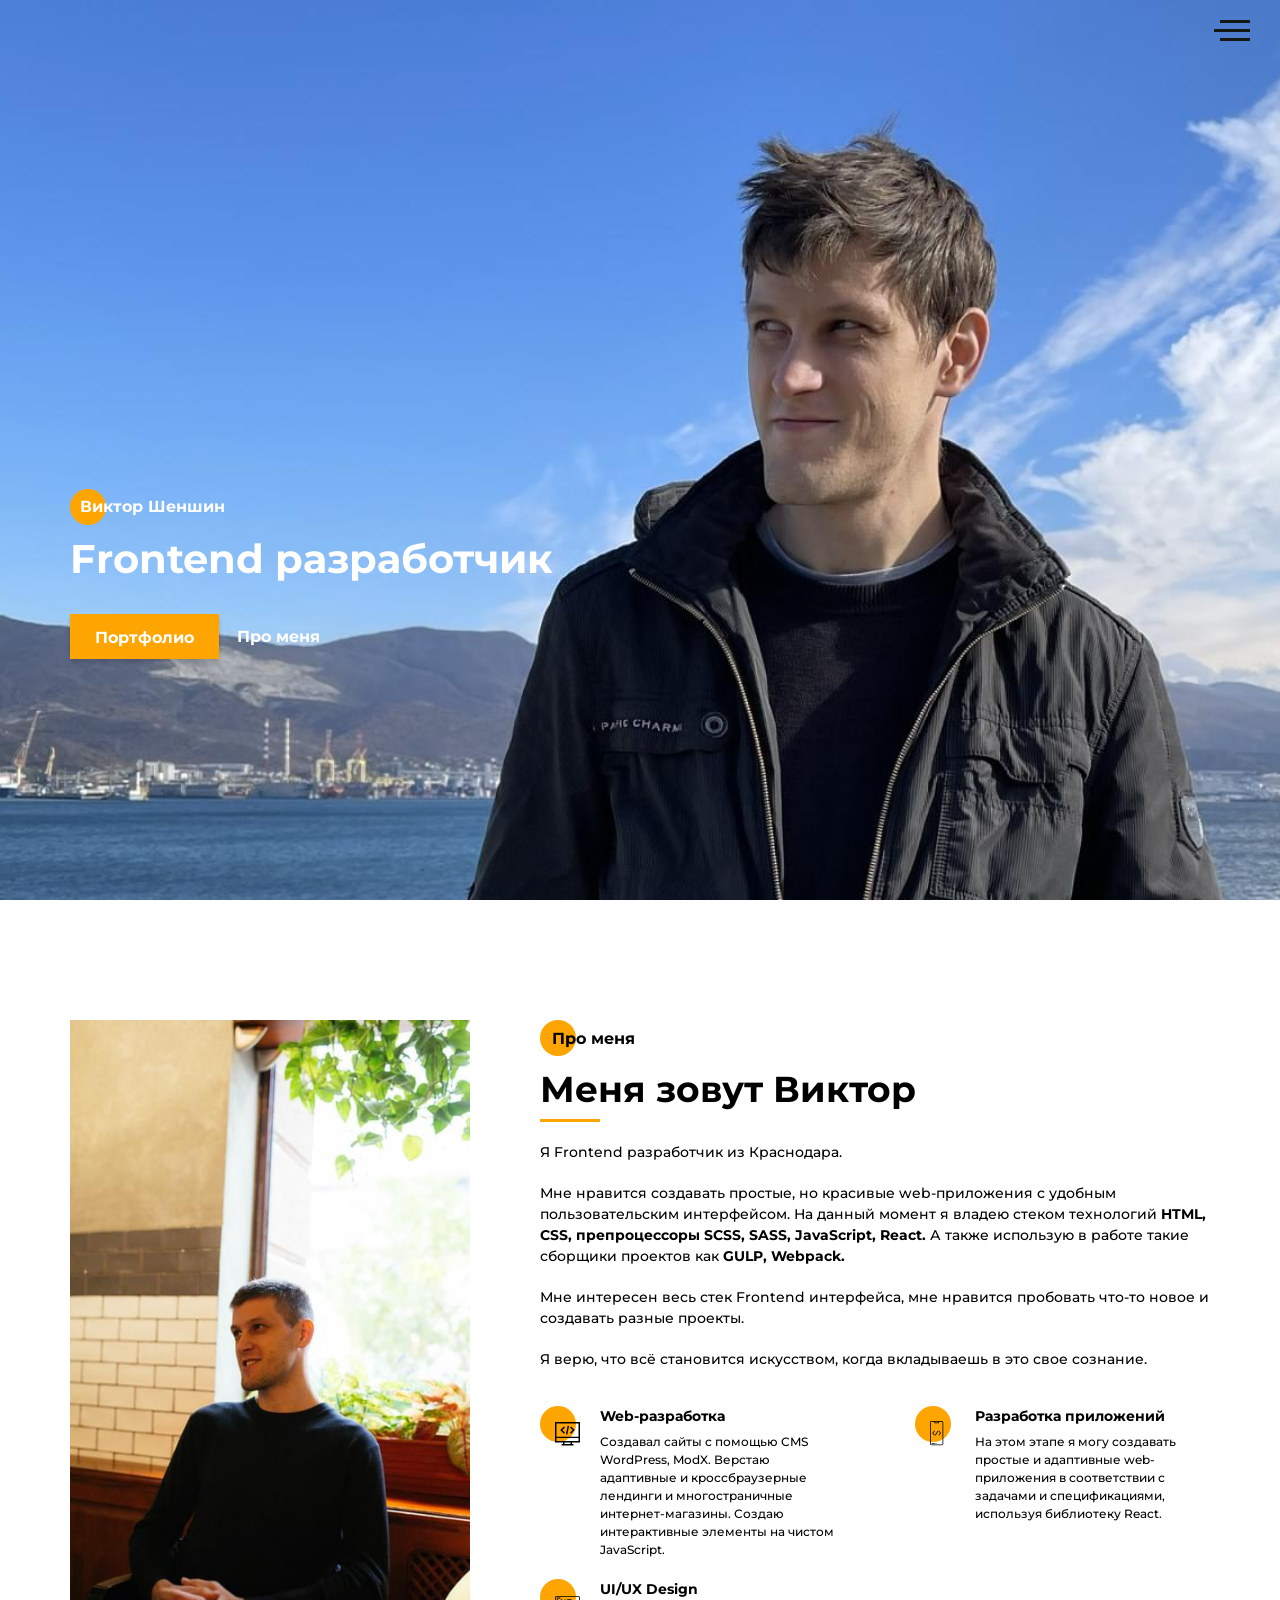
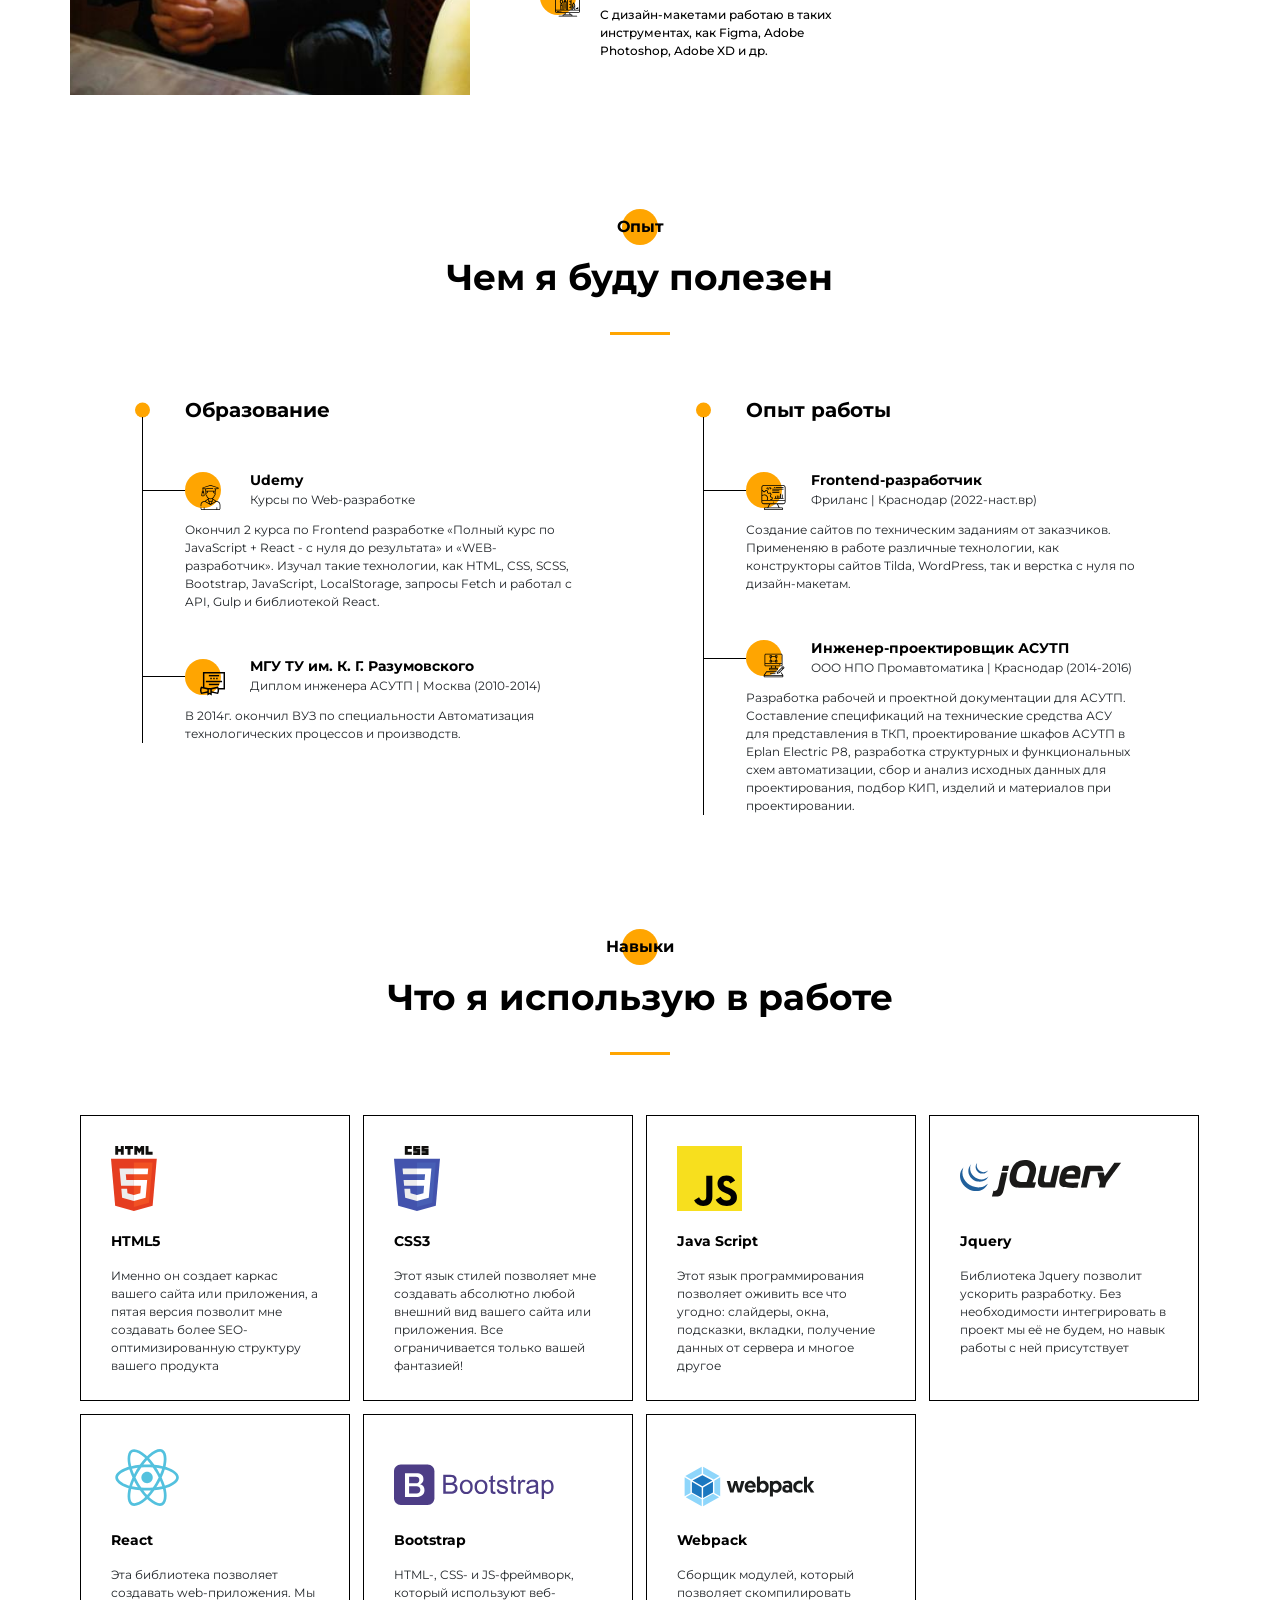
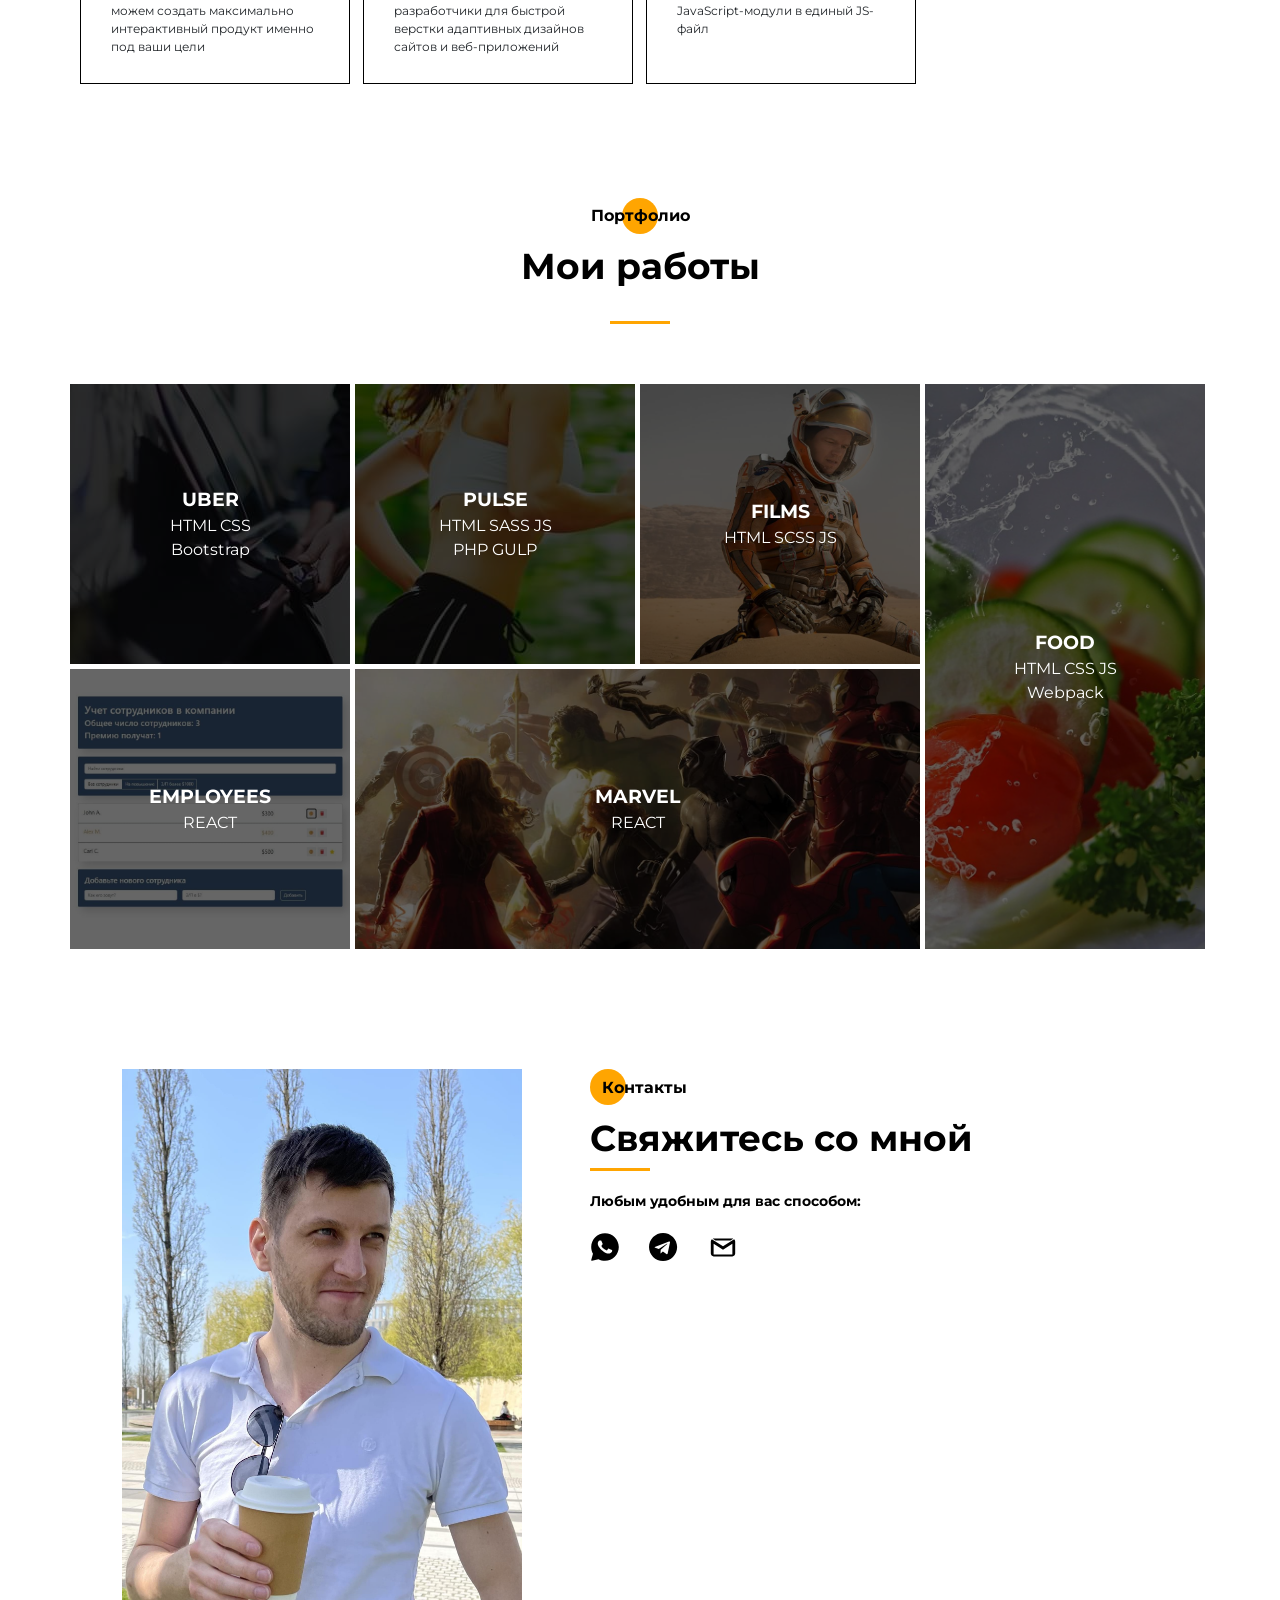
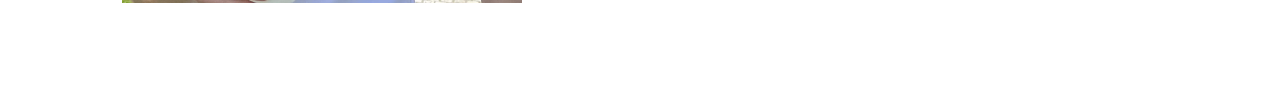
==== dist/index.html @ f2595fec "Portfolio done" ====
<!DOCTYPE html><html lang="ru"><head><meta charset="UTF-8"><meta name="viewport" content="width=device-width,initial-scale=1"><meta http-equiv="X-UA-Compatible" content="ie=edge"><title>Портфолио Frontend developer Виктор Шеншин</title><meta name="title" content="Портфолио Frontend developer Виктор Шеншин"><meta name="description" content="Здесь вы сможете ознакомиться с моими работами и узнать больше обо мне"><!-- Open Graph / Facebook --><meta property="og:type" content="website"><meta property="og:url" content="https://vgshenshin.github.io/"><meta property="og:title" content="Портфолио Frontend developer Виктор Шеншин"><meta property="og:description" content="Здесь вы сможете ознакомиться с моими работами и узнать больше обо мне"><meta property="og:image" content="https://vgshenshin.github.io/img/portfolio_img.jpg"><!-- Twitter --><meta property="twitter:card" content="summary_large_image"><meta property="twitter:url" content="https://vgshenshin.github.io/"><meta property="twitter:title" content="Портфолио Frontend developer Виктор Шеншин"><meta property="twitter:description" content="Здесь вы сможете ознакомиться с моими работами и узнать больше обо мне"><meta property="twitter:image" content="https://vgshenshin.github.io/img/portfolio_img.jpg"><!-- Favicon  --><link rel="apple-touch-icon" sizes="57x57" href="icons/favicon//apple-icon-57x57.png"><link rel="apple-touch-icon" sizes="60x60" href="icons/favicon//apple-icon-60x60.png"><link rel="apple-touch-icon" sizes="72x72" href="icons/favicon//apple-icon-72x72.png"><link rel="apple-touch-icon" sizes="76x76" href="icons/favicon//apple-icon-76x76.png"><link rel="apple-touch-icon" sizes="114x114" href="icons/favicon//apple-icon-114x114.png"><link rel="apple-touch-icon" sizes="120x120" href="icons/favicon//apple-icon-120x120.png"><link rel="apple-touch-icon" sizes="144x144" href="icons/favicon//apple-icon-144x144.png"><link rel="apple-touch-icon" sizes="152x152" href="icons/favicon//apple-icon-152x152.png"><link rel="apple-touch-icon" sizes="180x180" href="icons/favicon//apple-icon-180x180.png"><link rel="icon" type="image/png" sizes="192x192" href="icons/favicon//android-icon-192x192.png"><link rel="icon" type="image/png" sizes="32x32" href="icons/favicon//favicon-32x32.png"><link rel="icon" type="image/png" sizes="96x96" href="icons/favicon//favicon-96x96.png"><link rel="icon" type="image/png" sizes="16x16" href="icons/favicon//favicon-16x16.png"><link rel="manifest" href="icons/favicon//manifest.json"><meta name="msapplication-TileColor" content="#ffffff"><meta name="msapplication-TileImage" content="icons/favicon//ms-icon-144x144.png"><meta name="theme-color" content="#ffffff"><link rel="stylesheet" href="css/style.min.css"></head><body><aside class="sidepanel"><a href="https://wa.me/+79531161920" class="sidepanel__link"><img src="icons/social/whatsapp_str.svg" alt="whatsapp"> </a><a href="https://t.me/about_viktor" class="sidepanel__link"><img src="icons/social/telegram_str.svg" alt="telegram"> </a><a href="https://github.com/vgshenshin" class="sidepanel__link"><img src="icons/social/github.svg" alt="github"></a><div class="sidepanel__divider"></div><div class="sidepanel__text"><span>Контакты</span></div></aside><div class="menu"><div class="menu__block"><div class="menu__close"><svg width="29" height="30" viewBox="0 0 29 30" fill="none" xmlns="http://www.w3.org/2000/svg"><path d="M17.1568 14.5231L28.4489 3.23075C29.1837 2.49623 29.1837 1.30861 28.4489 0.574085C27.7144 -0.160437 26.5267 -0.160437 25.7922 0.574085L14.4998 11.8665L3.20781 0.574085C2.47295 -0.160437 1.28567 -0.160437 0.551149 0.574085C-0.183716 1.30861 -0.183716 2.49623 0.551149 3.23075L11.8432 14.5231L0.551149 25.8155C-0.183716 26.55 -0.183716 27.7376 0.551149 28.4721C0.917206 28.8385 1.39852 29.0226 1.87948 29.0226C2.36045 29.0226 2.84141 28.8385 3.20781 28.4721L14.4998 17.1798L25.7922 28.4721C26.1586 28.8385 26.6396 29.0226 27.1205 29.0226C27.6015 29.0226 28.0825 28.8385 28.4489 28.4721C29.1837 27.7376 29.1837 26.55 28.4489 25.8155L17.1568 14.5231Z" fill="black"/></svg></div><nav><ul class="menu__list"><li class="menu__link"><a href="#about">ПРО МЕНЯ</a></li><li class="menu__link"><a href="#resume">МОЙ ОПЫТ</a></li><li class="menu__link"><a href="#use">МОИ НАВЫКИ</a></li><li class="menu__link"><a href="#portfolio">МОИ РАБОТЫ</a></li><!-- <li class="menu__link"><a href="#">ПРАЙС-ЛИСТ</a></li> --><li class="menu__link"><a href="#contacts">КОНТАКТЫ</a></li></ul></nav><div class="menu__social"><a href="https://github.com/vgshenshin"><svg width="20" height="19" viewBox="0 0 20 19" fill="none" xmlns="http://www.w3.org/2000/svg"><path d="M10 0C4.475 0 0 4.36167 0 9.74107C0 14.0457 2.865 17.6962 6.8375 18.9832C7.3375 19.0749 7.52083 18.7734 7.52083 18.5148C7.52083 18.2835 7.5125 17.6706 7.50833 16.8585C4.72667 17.4459 4.14 15.5517 4.14 15.5517C3.685 14.4274 3.0275 14.1267 3.0275 14.1267C2.12167 13.5228 3.0975 13.5352 3.0975 13.5352C4.10167 13.603 4.62917 14.5389 4.62917 14.5389C5.52083 16.0283 6.97 15.5979 7.54167 15.3493C7.63167 14.719 7.88917 14.2903 8.175 14.0466C5.95417 13.8029 3.62 12.9652 3.62 9.23304C3.62 8.16988 4.0075 7.30085 4.64917 6.61934C4.53667 6.37317 4.19917 5.3827 4.73667 4.04116C4.73667 4.04116 5.57417 3.78012 7.48667 5.03988C8.28667 4.82345 9.13667 4.71606 9.98667 4.7111C10.8367 4.71606 11.6867 4.82345 12.4867 5.03988C14.3867 3.78012 15.2242 4.04116 15.2242 4.04116C15.7617 5.3827 15.4242 6.37317 15.3242 6.61934C15.9617 7.30085 16.3492 8.16988 16.3492 9.23304C16.3492 12.9752 14.0117 13.7987 11.7867 14.0383C12.1367 14.3307 12.4617 14.928 12.4617 15.8408C12.4617 17.1444 12.4492 18.1918 12.4492 18.5082C12.4492 18.7635 12.6242 19.0683 13.1367 18.9708C17.1375 17.692 20 14.0391 20 9.74107C20 4.36167 15.5225 0 10 0Z" fill="black"/></svg> </a><a href="https://t.me/about_viktor"><svg width="20" height="20" viewBox="0 0 30 30" fill="none" xmlns="http://www.w3.org/2000/svg"><path d="M15 30C23.2863 30 30 23.2863 30 15C30 6.71375 23.2863 0 15 0C6.71375 0 0 6.71375 0 15C0 23.2863 6.71375 30 15 30ZM6.86375 14.675L21.3263 9.09875C21.9975 8.85625 22.5837 9.2625 22.3662 10.2775L22.3675 10.2762L19.905 21.8775C19.7225 22.7 19.2337 22.9 18.55 22.5125L14.8 19.7487L12.9912 21.4913C12.7912 21.6913 12.6225 21.86 12.235 21.86L12.5013 18.0438L19.4513 11.765C19.7537 11.4987 19.3837 11.3488 18.985 11.6138L10.3963 17.0212L6.69375 15.8663C5.89 15.6112 5.8725 15.0625 6.86375 14.675Z" fill="black"/></svg> </a><a href="mailto:vg.shenshin@gmail.com"> <?xml version="1.0" encoding="iso-8859-1"?> <!-- Generator: Adobe Illustrator 21.0.0, SVG Export Plug-In . SVG Version: 6.00 Build 0)  --> <svg fill="black" xmlns="http://www.w3.org/2000/svg" xmlns:xlink="http://www.w3.org/1999/xlink" viewBox="0 0 30 30" width="26px" height="26px"><g><path d="M8.039,9.031h15.922l2.914-1.855C26.597,7.091,26.307,7.031,26,7.031H6c-0.307,0-0.597,0.06-0.875,0.145L8.039,9.031z"/><path d="M27.887,7.718L16,15.283L4.113,7.718C3.439,8.269,3,9.096,3,10.031v13c0,1.654,1.346,3,3,3h20c1.654,0,3-1.346,3-3v-13C29,9.096,28.561,8.269,27.887,7.718z M26,24.031H6V12.446l10,6.364l10-6.364V24.031z"/></g></svg></a></div></div><div class="menu__overlay"></div></div><section class="promo"><div class="hamburger"><span></span> <span class="long"></span> <span></span></div><div class="container"><div class="bottom"><div class="title title_fz16 promo__subtitle">Виктор Шеншин</div><h1 class="title title_fz40 promo__title">Frontend разработчик</h1><div class="promo__btns"><a href="#portfolio" class="promo__link btn">Портфолио</a> <a href="#about" class="promo__link">Про меня</a></div></div></div></section><section class="about"><div class="container"><div class="grid-container"><div class="grid-item"><img src="img/main_bg_photo.jpg" alt="me" class="grid-item__img"></div><div class="grid-item"><div class="subgrid-container"><div class="subgrid-item"><h2 id="about" class="title title_fz16 about__subtitle">Про меня</h2><div class="title">Меня зовут Виктор</div><div class="divider"></div><p class="about__descr">Я Frontend разработчик из Краснодара.</p><p class="about__descr">Мне нравится создавать простые, но красивые web-приложения с удобным пользовательским интерфейсом. На данный момент я владею стеком технологий <span>HTML, CSS, препроцессоры SCSS, SASS, JavaScript, React.</span> А также использую в работе такие сборщики проектов как <span>GULP, Webpack.</span></p><p class="about__descr">Мне интересен весь стек Frontend интерфейса, мне нравится пробовать что-то новое и создавать разные проекты.</p><p class="about__descr">Я верю, что всё становится искусством, когда вкладываешь в это свое сознание.</p></div><div class="subgrid-item"><div class="about__circle"><img src="icons/about_me/web_development.svg" alt="web_development"></div><div class="title title_fz14 about__skills-title">Web-разработка</div><div class="about__skills-descr">Создавал сайты с помощью CMS WordPress, ModX. Верстаю адаптивные и кроссбраузерные лендинги и многостраничные интернет-магазины. Создаю интерактивные элементы на чистом JavaScript.</div></div><div class="subgrid-item"><div class="about__circle"><img src="icons/about_me/mobile_dev.svg" alt="mobile_dev"></div><div class="title title_fz14 about__skills-title">Разработка приложений</div><div class="about__skills-descr">На этом этапе я могу создавать простые и адаптивные web-приложения в соответствии с задачами и спецификациями, используя библиотеку React.</div></div><div class="subgrid-item"><div class="about__circle"><img src="icons/about_me/design.svg" alt="design"></div><div class="title title_fz14 about__skills-title">UI/UX Design</div><div class="about__skills-descr">С дизайн-макетами работаю в таких инструментах, как Figma, Adobe Photoshop, Adobe XD и др.</div></div></div></div></div></div></section><section class="resume"><div class="container"><h2 id="resume" class="title title_fz16 title__section-title">Опыт</h2><div class="title title__section-subtitle">Чем я буду полезен</div><div class="divider"></div><div class="resume__wrapper"><div class="resume__column"><h3 class="title title_fz20 resume__column-title">Образование</h3><ul><li><div class="resume__item"><div class="resume__item-head"><div class="resume__item-icon"><img src="icons/experience/university.svg" alt="university"></div><h4 class="title title_fz14">Udemy</h4><div class="resume__item-location">Курсы по Web-разработке</div></div><div class="resume__item-body">Окончил 2 курса по Frontend разработке «Полный курс по JavaScript + React - с нуля до результата» и «WEB-разработчик». Изучал такие технологии, как HTML, CSS, SCSS, Bootstrap, JavaScript, LocalStorage, запросы Fetch и работал с API, Gulp и библиотекой React.</div></div></li><li><div class="resume__item"><div class="resume__item-head"><div class="resume__item-icon"><img src="icons/experience/courses.svg" alt="courses"></div><h4 class="title title_fz14">МГУ ТУ им. К. Г. Разумовского</h4><div class="resume__item-location">Диплом инженера АСУТП | Москва (2010-2014)</div></div><div class="resume__item-body">В 2014г. окончил ВУЗ по специальности Автоматизация технологических процессов и производств.</div></div></li></ul></div><div class="resume__column"><h3 class="title title_fz20 resume__column-title">Опыт работы</h3><ul><li><div class="resume__item"><div class="resume__item-head"><div class="resume__item-icon"><img src="icons/experience/developer.svg" alt="developer"></div><h4 class="title title_fz14">Frontend-разработчик</h4><div class="resume__item-location">Фриланс | Краснодар (2022-наст.вр)</div></div><div class="resume__item-body">Создание сайтов по техническим заданиям от заказчиков. Примененяю в работе различные технологии, как конструкторы сайтов Tilda, WordPress, так и верстка с нуля по дизайн-макетам.</div></div></li><li><div class="resume__item"><div class="resume__item-head"><div class="resume__item-icon"><img src="icons/experience/designer.svg" alt="designer"></div><h4 class="title title_fz14">Инженер-проектировщик АСУТП</h4><div class="resume__item-location">ООО НПО Промавтоматика | Краснодар (2014-2016)</div></div><div class="resume__item-body">Разработка рабочей и проектной документации для АСУТП. Составление спецификаций на технические средства АСУ для представления в ТКП, проектирование шкафов АСУТП в Eplan Electric P8, разработка структурных и функциональных схем автоматизации, сбор и анализ исходных данных для проектирования, подбор КИП, изделий и материалов при проектировании.</div></div></li></ul></div></div></div></section><section class="use"><div class="container"><h2 id="use" class="title title_fz16 title__section-title">Навыки</h2><div class="title title__section-subtitle">Что я использую в работе</div><div class="divider"></div><div class="use__wrapper"><div class="use__item"><div class="use__item-img"><img src="icons/skills/html5.svg" alt="html5"></div><h4 class="title title_fz14 use__item-title">HTML5</h4><p class="use__item-descr">Именно он создает каркас вашего сайта или приложения, а пятая версия позволит мне создавать более SEO-оптимизированную структуру вашего продукта</p></div><div class="use__item"><div class="use__item-img"><img src="icons/skills/css3.svg" alt="css3"></div><h4 class="title title_fz14 use__item-title">CSS3</h4><p class="use__item-descr">Этот язык стилей позволяет мне создавать абсолютно любой внешний вид вашего сайта или приложения. Все ограничивается только вашей фантазией!</p></div><div class="use__item"><div class="use__item-img"><img src="icons/skills/js.svg" alt="javascript"></div><h4 class="title title_fz14 use__item-title">Java Script</h4><p class="use__item-descr">Этот язык программирования позволяет оживить все что угодно: слайдеры, окна, подсказки, вкладки, получение данных от сервера и многое другое</p></div><div class="use__item"><div class="use__item-img"><img src="icons/skills/jquery.svg" alt="jquery"></div><h4 class="title title_fz14 use__item-title">Jquery</h4><p class="use__item-descr">Библиотека Jquery позволит ускорить разработку. Без необходимости интегрировать в проект мы её не будем, но навык работы с ней присутствует</p></div><div class="use__item"><div class="use__item-img"><img src="icons/skills/react.svg" alt="react"></div><h4 class="title title_fz14 use__item-title">React</h4><p class="use__item-descr">Эта библиотека позволяет создавать web-приложения. Мы можем создать максимально интерактивный продукт именно под ваши цели</p></div><div class="use__item"><div class="use__item-img"><img src="icons/skills/bootstrap.svg" alt="bootstrap"></div><h4 class="title title_fz14 use__item-title">Bootstrap</h4><p class="use__item-descr">HTML-, CSS- и JS-фреймворк, который используют веб-разработчики для быстрой верстки адаптивных дизайнов сайтов и веб-приложений</p></div><div class="use__item"><div class="use__item-img"><img src="icons/skills/webpack.svg" alt="mongo.db"></div><h4 class="title title_fz14 use__item-title">Webpack</h4><p class="use__item-descr">Сборщик модулей, который позволяет скомпилировать JavaScript-модули в единый JS-файл</p></div></div><div class="use__wrapper-exp d-none"><div class="use__item-exp"><div class="title title_fz14 use__title-exp">Создание сайтов</div><div class="title title_fz14 use__percent-exp">100%</div><div class="use__scale-exp"><span></span></div></div><div class="use__item-exp"><div class="title title_fz14 use__title-exp">Создание приложений</div><div class="title title_fz14 use__percent-exp">85%</div><div class="use__scale-exp"><span></span></div></div><div class="use__item-exp"><div class="title title_fz14 use__title-exp">Работа с данными</div><div class="title title_fz14 use__percent-exp">90%</div><div class="use__scale-exp"><span></span></div></div><div class="use__item-exp"><div class="title title_fz14 use__title-exp">Креативность</div><div class="title title_fz14 use__percent-exp">75%</div><div class="use__scale-exp"><span></span></div></div><div class="use__item-exp"><div class="title title_fz14 use__title-exp">Создание дизайна</div><div class="title title_fz14 use__percent-exp">90%</div><div class="use__scale-exp"><span></span></div></div><div class="use__item-exp"><div class="title title_fz14 use__title-exp">Soft skills</div><div class="title title_fz14 use__percent-exp">85%</div><div class="use__scale-exp"><span></span></div></div></div></div></section><section class="portfolio"><div class="container"><h2 id="portfolio" class="title title_fz16 title__section-title">Портфолио</h2><div class="title title__section-subtitle">Мои работы</div><div class="divider"></div><div class="portfolio__wrapper"><a href="https://vgshenshin.github.io/uber" class="portfolio__item"><img src="img/works/uber.jpg" alt="uber"><div class="portfolio__item-text"><h3>UBER</h3><p>HTML CSS Bootstrap</p></div></a><a href="https://vgshenshin.github.io/pulse" class="portfolio__item"><img src="img/works/pulse.jpg" alt="pulse"><div class="portfolio__item-text"><h3>PULSE</h3><p>HTML SASS JS PHP GULP</p></div></a><a href="https://vgshenshin.github.io/films" class="portfolio__item"><img src="img/works/films.jpg" alt="films"><div class="portfolio__item-text"><h3>FILMS</h3><p>HTML SCSS JS</p></div></a><a href="https://vgshenshin.github.io/food" class="portfolio__item vertical"><img src="img/works/food.jpg" alt="food"><div class="portfolio__item-text"><h3>FOOD</h3><p>HTML CSS JS Webpack</p></div></a><a href="https://employees-react-two.vercel.app" class="portfolio__item"><img src="img/works/employees.jpg" alt="employees"><div class="portfolio__item-text"><h3>EMPLOYEES</h3><p>REACT</p></div></a><a href="https://marvel-react-vgshenshin.vercel.app" class="portfolio__item horizontal"><img src="img/works/marvel.jpg" alt="marvel"><div class="portfolio__item-text"><h3>MARVEL</h3><p>REACT</p></div></a></div></div></section><section class="price d-none"><div class="container"><h2 class="title title_fz16 title__section-title">Прайс-лист</h2><div class="divider"></div><div class="price__wrapper"><div class="price__item"><div class="title title_fz14 price__product">Landing-page</div><div class="title title_fz14 price__value">от 8 000 руб.</div><div class="title_fz12 price__descr">Одностраничный сайт для презентации услуг/товаров/...</div></div><div class="price__item"><div class="title title_fz14 price__product">Web-приложение</div><div class="title title_fz14 price__value">от 28000 руб.</div><div class="title_fz12 price__descr">Приложение внутри браузера для лучшего комфорта</div></div><div class="price__item"><div class="title title_fz14 price__product">Корпоративный сайт</div><div class="title title_fz14 price__value">от 20000 руб.</div><div class="title_fz12 price__descr">Сайт для вашего бизнеса или компании</div></div><div class="price__item"><div class="title title_fz14 price__product">Android/IOS Приложение</div><div class="title title_fz14 price__value">от 25000 руб.</div><div class="title_fz12 price__descr">Приложение для смартфона любой ОС</div></div><div class="price__item"><div class="title title_fz14 price__product">Интернет-магазин</div><div class="title title_fz14 price__value">от 30000 руб.</div><div class="title_fz12 price__descr">Инструмент для ваших продаж в сети</div></div><div class="price__item"><div class="title title_fz14 price__product">Дизайн</div><div class="title title_fz14 price__value">Индивидуально</div><div class="title_fz12 price__descr">Создам дизайн для вашего сайта/приложения...</div></div></div></div></section><section class="contacts"><div class="container"><div class="contacts__wrapper"><div class="contacts__photo"><img src="img/contacts_photo.jpg" alt="me" class="contacts__img"></div><div class="contacts__descr"><h2 id="contacts" class="title title_fz16 contacts__subtitle">Контакты</h2><div class="title">Свяжитесь со мной</div><div class="divider"></div><div class="title title_fz14 contacts__text">Любым удобным для вас способом:</div><div class="contacts__social"><a href="https://wa.me/+79531161920" class="contacts__link"><img src="icons/social/whatsapp.svg" alt="whatsapp"> </a><a href="https://t.me/about_viktor" class="contacts__link"><img src="icons/social/telegram.svg" alt="telegram"> </a><a href="mailto:vg.shenshin@gmail.com" class="contacts__link"><img src="icons/social/gmail.svg" alt="gmail"></a></div><div class="title title_fz14 contacts__text d-none">Или оставьте ваши данные и я сам вам напишу:</div><form action="#" class="contacts__form d-none"><div class="contacts__input"><input required name="name" id="name" type="text"> <label for="name">Ваше имя</label></div><div class="contacts__input"><input required name="email" id="email" type="email"> <label for="email">Ваша почта</label></div><div class="contacts__textarea"><textarea name="text" id="text"></textarea> <label for="text">Ваше сообщение</label></div><div class="contacts__triggers"><button class="contacts__btn btn">Отправить сообщение</button><div class="contacts__policy"><input required type="checkbox" checked="checked"> <span>Я согласен(а) с <a href="/policy.html">политикой конфиденциальности</a></span></div></div></form></div></div></div></section><script src="js/script.js"></script></body></html>
---- dist/css/style.min.css ----
/*!
 * Bootstrap Reboot v4.3.1 (https://getbootstrap.com/)
 * Copyright 2011-2019 The Bootstrap Authors
 * Copyright 2011-2019 Twitter, Inc.
 * Licensed under MIT (https://github.com/twbs/bootstrap/blob/master/LICENSE)
 * Forked from Normalize.css, licensed MIT (https://github.com/necolas/normalize.css/blob/master/LICENSE.md)
 */@import url(https://fonts.googleapis.com/css2?family=Montserrat:wght@500;700&display=swap);*,::after,::before{box-sizing:border-box}html{font-family:sans-serif;line-height:1.15;-webkit-text-size-adjust:100%;-webkit-tap-highlight-color:rgba(0,0,0,0)}article,aside,figcaption,figure,footer,header,hgroup,main,nav,section{display:block}body{margin:0;font-family:-apple-system,BlinkMacSystemFont,"Segoe UI",Roboto,"Helvetica Neue",Arial,"Noto Sans",sans-serif,"Apple Color Emoji","Segoe UI Emoji","Segoe UI Symbol","Noto Color Emoji";font-size:1rem;font-weight:400;line-height:1.5;color:#212529;text-align:left;background-color:#fff}[tabindex="-1"]:focus{outline:0!important}hr{box-sizing:content-box;height:0;overflow:visible}h1,h2,h3,h4,h5,h6{margin-top:0;margin-bottom:.5rem}p{margin-top:0;margin-bottom:1rem}abbr[data-original-title],abbr[title]{text-decoration:underline;-webkit-text-decoration:underline dotted;text-decoration:underline dotted;cursor:help;border-bottom:0;-webkit-text-decoration-skip-ink:none;text-decoration-skip-ink:none}address{margin-bottom:1rem;font-style:normal;line-height:inherit}dl,ol,ul{margin-top:0;margin-bottom:1rem}ol ol,ol ul,ul ol,ul ul{margin-bottom:0}dt{font-weight:700}dd{margin-bottom:.5rem;margin-left:0}blockquote{margin:0 0 1rem}b,strong{font-weight:bolder}small{font-size:80%}sub,sup{position:relative;font-size:75%;line-height:0;vertical-align:baseline}sub{bottom:-.25em}sup{top:-.5em}a{color:#007bff;text-decoration:none;background-color:rgba(0,0,0,0)}a:hover{color:#0056b3;text-decoration:underline}a:not([href]):not([tabindex]){color:inherit;text-decoration:none}a:not([href]):not([tabindex]):focus,a:not([href]):not([tabindex]):hover{color:inherit;text-decoration:none}a:not([href]):not([tabindex]):focus{outline:0}code,kbd,pre,samp{font-family:SFMono-Regular,Menlo,Monaco,Consolas,"Liberation Mono","Courier New",monospace;font-size:1em}pre{margin-top:0;margin-bottom:1rem;overflow:auto}figure{margin:0 0 1rem}img{vertical-align:middle;border-style:none}svg{overflow:hidden;vertical-align:middle}table{border-collapse:collapse}caption{padding-top:.75rem;padding-bottom:.75rem;color:#6c757d;text-align:left;caption-side:bottom}th{text-align:inherit}label{display:inline-block;margin-bottom:.5rem}button{border-radius:0}button:focus{outline:1px dotted;outline:5px auto -webkit-focus-ring-color}button,input,optgroup,select,textarea{margin:0;font-family:inherit;font-size:inherit;line-height:inherit}button,input{overflow:visible}button,select{text-transform:none}select{word-wrap:normal}[type=button],[type=reset],[type=submit],button{-webkit-appearance:button}[type=button]:not(:disabled),[type=reset]:not(:disabled),[type=submit]:not(:disabled),button:not(:disabled){cursor:pointer}[type=button]::-moz-focus-inner,[type=reset]::-moz-focus-inner,[type=submit]::-moz-focus-inner,button::-moz-focus-inner{padding:0;border-style:none}input[type=checkbox],input[type=radio]{box-sizing:border-box;padding:0}input[type=date],input[type=datetime-local],input[type=month],input[type=time]{-webkit-appearance:listbox}textarea{overflow:auto;resize:vertical}fieldset{min-width:0;padding:0;margin:0;border:0}legend{display:block;width:100%;max-width:100%;padding:0;margin-bottom:.5rem;font-size:1.5rem;line-height:inherit;color:inherit;white-space:normal}progress{vertical-align:baseline}[type=number]::-webkit-inner-spin-button,[type=number]::-webkit-outer-spin-button{height:auto}[type=search]{outline-offset:-2px;-webkit-appearance:none}[type=search]::-webkit-search-decoration{-webkit-appearance:none}::-webkit-file-upload-button{font:inherit;-webkit-appearance:button}output{display:inline-block}summary{display:list-item;cursor:pointer}template{display:none}[hidden]{display:none!important}*{font-family:Montserrat,sans-serif;margin:0;padding:0}.container{width:1140px;margin:0 auto}.divider{width:60px;height:3px;background-color:#ffa501;margin:25px auto 0 auto}.title{font-weight:700;font-size:36px;line-height:60px;color:#000}.title_fz12{font-size:12px;line-height:18px;color:#000}.title_fz14{font-size:14px;line-height:21px}.title_fz16{font-size:16px;line-height:24px}.title_fz20{font-size:20px;line-height:30px}.title_fz40{font-size:40px}.title__section-title{position:relative;text-align:center}.title__section-title:before{content:"";width:36px;height:36px;background-color:#ffa501;border-radius:50%;position:absolute;left:0;top:-25%;z-index:-1}.title__section-title:before{top:50%;left:50%;transform:translate(-50%,-50%)}.title__section-subtitle{text-align:center}.promo{min-height:100vh;position:relative;background:url(../img/main_bg.jpg) no-repeat 50%/cover}.promo .container{position:relative}.promo .bottom{position:absolute;top:55vh}.promo__title{width:500px;margin-top:10px;color:#fff}.promo__subtitle{position:relative;padding-left:10px;z-index:2;color:#fff}.promo__subtitle:before{content:"";width:36px;height:36px;background-color:#ffa501;border-radius:50%;position:absolute;left:0;top:-25%;z-index:-1}.promo__btns{margin-top:25px;display:flex;align-items:center;justify-content:space-between;width:250px}.promo__link{color:#fff;font-weight:700}.promo__link:hover{color:#fff;text-decoration:none}.btn{height:45px;background:#ffa501;box-shadow:0 4px 4px rgba(0,0,0,.15);padding:12px 25px}.sidepanel{height:340px;display:flex;flex-direction:column;justify-content:space-between;align-items:center;position:fixed;top:230px;left:50px;z-index:2}.sidepanel__divider{height:70px;width:2px;background-color:#000}.sidepanel__text{width:25px;height:150px}.sidepanel__text span{width:90px;display:block;transform:rotate(-90deg) translate(-30%,-140%);font-weight:700}.hamburger{position:absolute;top:20px;right:30px;height:21px;display:flex;flex-direction:column;justify-content:space-between;align-items:flex-end;cursor:pointer}.hamburger span{display:block;width:30px;height:3px;background-color:#151812}.hamburger span.long{width:36px}.menu{position:fixed;top:0;left:-100%;width:100%;height:100vh;z-index:10;visibility:hidden;opacity:0;transition:all .6s}.menu.active{left:0;visibility:visible;opacity:1}.menu__block{position:relative;width:345px;background-color:#ffa501;height:100%;padding-top:140px;padding-left:40px;transition:all .6s;z-index:10}.menu__close{position:absolute;top:25px;right:25px;cursor:pointer}.menu__list{list-style-type:none;margin:0;padding-left:35px}.menu__link{position:relative;font-size:24px;font-weight:700;line-height:36px;margin-bottom:15px}.menu__link:before{content:"";position:absolute;left:-35px;top:10px;width:15px;height:15px;border-radius:50%;border:1px solid #000;transition:all .4s}.menu__link:hover:before{border-color:#fff}.menu__link a{position:relative;color:#fff}.menu__link a:hover{text-decoration:none}.menu__link a:after{display:block;position:absolute;left:0;width:0;height:2px;background-color:#fff;content:"";transition:width .3s ease-out}.menu__link a:hover:after{width:100%}.menu__social{position:absolute;bottom:50px;left:50%;transform:translateX(-50%);width:90px;height:20px;display:flex;justify-content:space-between;align-items:center}.menu__social a:hover svg path{fill:#fff}.menu__overlay{position:fixed;top:0;left:0;width:100%;height:100%;background-color:#fff;opacity:.75}.about{padding-top:120px}.about__subtitle{position:relative;padding:1px 0 0 12px;z-index:2}.about__subtitle:before{content:"";width:36px;height:36px;background-color:#ffa501;border-radius:50%;position:absolute;left:0;top:-25%;z-index:-1}.about__descr{margin-top:20px;font-weight:500;font-size:14px;line-height:21px;color:#000}.about__descr span{font-weight:700}.about__circle{padding:15px 0 0 15px;position:absolute}.about__circle:before{content:"";width:36px;height:36px;background-color:#ffa501;border-radius:50%;position:absolute;left:0;top:-25%;z-index:-1}.about__circle:before{top:0}.about__skills-title{margin-left:60px}.about__skills-descr{margin-left:60px;margin-top:6px;font-weight:500;font-size:12px;line-height:18px;color:#000}.grid-container{display:grid;grid-template-columns:400px 670px;grid-template-rows:minmax(600px,auto);-moz-column-gap:70px;column-gap:70px}.grid-item__img{width:100%;height:100%;-o-object-fit:cover;object-fit:cover}.subgrid-container{display:grid;grid-template-columns:repeat(2,295px);grid-template-rows:minmax(245px,auto) repeat(2,minmax(116px,auto));grid-auto-rows:minmax(116px,auto);justify-content:space-between;row-gap:20px}.subgrid-item{position:relative}.subgrid-item:nth-child(1){grid-column:1/3;padding-top:6px;border:none}.subgrid-item .divider{margin:0}.resume{padding-top:120px}.resume__wrapper{padding:60px 65px 0 65px;display:grid;grid-template-columns:repeat(2,440px);-moz-column-gap:121px;column-gap:121px}.resume__column-title{position:relative;padding-left:50px;margin-bottom:0}.resume__column-title:before{content:"";position:absolute;left:0;top:50%;transform:translateY(-50%);width:15px;height:15px;background-color:#ffa501;border-radius:50%}.resume__column ul{list-style-type:none;margin-bottom:0}.resume__column ul li{position:relative;padding-left:50px}.resume__column ul li:after{content:"";width:1px;height:calc(100% + 8px);position:absolute;top:-8px;left:7px;background-color:#000}.resume__item{position:relative}.resume__item:before{content:"";height:1px;width:42px;position:absolute;top:65px;left:-42px;background-color:#000}.resume__item-head{padding:45px 0 0 65px}.resume__item-head h4{margin-bottom:0}.resume__item-body{margin-top:12px;font-size:12px;line-height:18px}.resume__item-icon{position:absolute;top:60px;left:15px}.resume__item-icon:before{content:"";width:36px;height:36px;background-color:#ffa501;border-radius:50%;position:absolute;left:0;top:-25%;z-index:-1}.resume__item-icon:before{left:-15px;top:-50%}.resume__item-location{font-size:12px;line-height:18px}.use{padding-top:120px}.use__wrapper{margin-top:60px;padding:0 10px;display:grid;grid-template:repeat(2,minmax(270px,auto))/repeat(4,270px);grid-auto-rows:minmax(270px,auto);gap:13px}.use__item{padding:30px 30px 25px 30px;border:1px solid #000}.use__item-img{display:flex;align-items:center;min-height:65px}.use__item-title{margin-top:20px;margin-bottom:0}.use__item-descr{margin-top:15px;margin-bottom:0;font-size:12px;line-height:18px}.use__wrapper-exp{margin-top:120px;display:grid;grid-template:repeat(2,minmax(70px,auto))/repeat(3,350px);grid-auto-rows:minmax(70px,auto);row-gap:30px;-moz-column-gap:45px;column-gap:45px}.use__item-exp{display:grid;grid-template:56px 14px/1fr 1fr}.use__title-exp{position:relative;margin-top:8px;padding-left:14px}.use__title-exp:before{content:"";width:36px;height:36px;background-color:#ffa501;border-radius:50%;position:absolute;left:0;top:-25%;z-index:-1}.use__title-exp:before{top:-8px}.use__percent-exp{margin:8px 5px 0 0;text-align:right}.use__scale-exp{height:14px;width:100%;background-color:#e8e4de;border-radius:4px;grid-column:1/3}.use__scale-exp span{display:block;height:100%;border-radius:4px;background-color:#ffa501}.portfolio{padding-top:120px}.portfolio__wrapper{margin-top:60px;display:grid;grid-template:repeat(2,280px)/repeat(4,280px);grid-auto-rows:280px;gap:5px}.portfolio__wrapper .vertical{grid-row:1/3;grid-column:4/5}.portfolio__wrapper .horizontal{grid-row:2/3;grid-column:2/4}.portfolio__item{transition:all .6s;position:relative;background:#000}.portfolio__item-text{position:absolute;top:50%;left:50%;transform:translate(-50%,-50%);text-decoration:none;color:#fff;text-align:center}.portfolio__item-text h3,.portfolio__item-text p{margin-bottom:0}.portfolio__item:hover{transform:scale(1.02)}.portfolio__item img{width:100%;height:100%;-o-object-fit:cover;object-fit:cover;opacity:.4}.price{padding-top:60px}.price__wrapper{margin-top:60px;padding:0 60px;display:grid;grid-template:repeat(3,minmax(45px,auto))/repeat(2,365px);grid-auto-rows:minmax(45px,auto);justify-content:space-between;row-gap:15px}.price__item{display:grid;position:relative;grid-template:repeat(2,minmax(21px,auto))/repeat(2,auto);grid-auto-rows:minmax(21px,auto);row-gap:5px;padding-left:25px}.price__item:before{content:"";width:15px;height:15px;border-radius:50%;background-color:#ffa501;position:absolute;top:3px}.price__value{justify-self:end}.price__descr{grid-column:1/3}.contacts{padding:120px 0 90px 0}.contacts__wrapper{padding:0 35px 0 52px;display:grid;grid-template-columns:400px 585px;justify-content:space-between}.contacts__photo img{width:100%;height:100%;-o-object-fit:cover;object-fit:cover}.contacts__descr{padding-top:6px}.contacts__descr .divider{margin:0}.contacts__subtitle{position:relative;padding:1px 0 0 12px}.contacts__subtitle:before{content:"";width:36px;height:36px;background-color:#ffa501;border-radius:50%;position:absolute;left:0;top:-25%;z-index:-1}.contacts__social,.contacts__text{margin-top:20px}.contacts__link{margin-right:25px}.contacts__link:hover{text-decoration:none}.contacts__link img{max-width:30px;max-height:30px}.contacts__form{margin-top:26px;display:grid;grid-template:45px 190px 45px/repeat(2,280px);justify-content:space-between;row-gap:30px}.contacts__form label{display:block;position:absolute;height:18px;padding:0 8px;background-color:#fff;font-size:12px;margin-bottom:0;left:12px;top:-9px}.contacts__input{position:relative}.contacts__input input{width:100%;height:100%;padding:0 20px;font-size:12px}.contacts__textarea{position:relative;grid-column:1/3}.contacts__textarea textarea{width:100%;height:100%;resize:none;padding:20px;font-size:12px}.contacts__triggers{grid-column:1/3;display:grid;grid-template-columns:repeat(2,auto);-moz-column-gap:35px;column-gap:35px}.contacts__policy{font-size:12px;line-height:14px;display:flex;align-items:center}.contacts__policy input{margin-right:10px}.contacts__btn{border:none;font-weight:700;font-size:14px;line-height:21px}@media(max-width:1310px){.sidepanel{display:none}}@media(max-width:1200px){.container{max-width:960px}.grid-container{grid-template-columns:400px 520px;-moz-column-gap:40px;column-gap:40px}.subgrid-container{grid-template-columns:repeat(2,250px)}.resume__wrapper{padding:60px 40px 0 40px;grid-template-columns:repeat(2,400px);-moz-column-gap:80px;column-gap:80px}.use__wrapper{padding:0 0;grid-template-columns:repeat(auto-fit,270px);justify-content:center}.use__wrapper-exp{grid-template-columns:repeat(auto-fit,300px);justify-content:space-between;-moz-column-gap:unset;column-gap:unset}.use__item-exp{grid-template:56px 14px/1fr .5fr}.portfolio__wrapper{grid-template-columns:repeat(auto-fit,280px);justify-content:center}.portfolio__wrapper .horizontal,.portfolio__wrapper .vertical{grid-row:unset;grid-column:unset}.contacts__wrapper{padding:0;grid-template-columns:360px 580px}}@media(max-width:992px){.container{max-width:720px}.promo{background:url(../img/main_bg_shadow.jpg) no-repeat 50%/cover}.title_fz16+.title{font-size:30px}.hamburger span{background-color:#fff}.grid-container{grid-template-columns:300px 390px;-moz-column-gap:30px;column-gap:30px}.subgrid-container{grid-template-columns:390px}.subgrid-item:nth-child(1){grid-column:unset}.resume__wrapper{padding:60px 0 0 0;grid-template-columns:repeat(2,345px);-moz-column-gap:30px;column-gap:30px}.use__wrapper{padding:0 0;justify-content:center}.use__wrapper-exp{grid-template-columns:repeat(auto-fit,340px)}.price__wrapper{padding:0;grid-template-columns:repeat(auto-fit,350px)}.contacts__wrapper{padding:0 50px;grid-template-columns:1fr}.contacts__photo{display:none}}@media(max-width:768px){.container{max-width:540px}.title_fz16+h1.title{font-size:24px}.promo__title{width:300px;line-height:39px}.about{padding-top:45px}.grid-container{grid-template:400px auto/1fr;row-gap:40px}.subgrid-container{grid-template-columns:repeat(2,260px);grid-template-rows:minmax(245px,auto) repeat(2,minmax(116px,auto))}.subgrid-item:nth-child(1){grid-column:1/3}.resume{padding-top:45px}.resume__wrapper{padding:40px 30px 0 30px;grid-template-columns:1fr;row-gap:40px;-moz-column-gap:unset;column-gap:unset}.use{padding-top:45px}.use__wrapper{margin-top:40px;grid-template-columns:repeat(auto-fit,260px);gap:10px}.use__item-title{margin-top:10px}.use__item-descr{margin-top:8px}.use__wrapper-exp{margin-top:60px;grid-template-columns:repeat(auto-fit,255px)}.portfolio{padding-top:45px}.portfolio__wrapper{margin-top:40px;grid-template-columns:repeat(auto-fit,265px)}.price{padding-top:45px}.price__wrapper{margin-top:40px;grid-template-columns:repeat(auto-fit,365px);justify-content:center;row-gap:30px}.contacts__wrapper{padding:0}.contacts__descr{justify-self:center}.contacts__text{width:300px}.contacts__form{grid-template:45px 45px 90px 45px/280px}.contacts__textarea{grid-column:unset}.contacts__triggers{grid-column:unset;grid-template-columns:1fr;-moz-column-gap:unset;column-gap:unset}.contacts__policy{margin-top:20px}}@media(max-width:576px){.container{width:100%;padding:0 10px}.title_fz16+.title{font-size:24px}.divider{margin-top:0}.hamburger{right:20px}.menu__block{width:250px;padding-left:20px}.promo{background:url(../img/main_bg_shadow.jpg) no-repeat 55%/cover}.grid-container{grid-template:340px auto/1fr;row-gap:40px}.subgrid-container{grid-template-columns:1fr}.subgrid-item:nth-child(1){grid-column:unset}.resume__wrapper{padding:40px 0 0 0}.resume__column-title{padding-left:40px}.resume__column ul li{padding-left:40px}.resume__item:before{width:32px;left:-32px}.use__wrapper{margin-top:20px;grid-template-columns:repeat(auto-fit,270px);gap:unset;row-gap:10px}.use__item-title{margin-top:20px}.use__item-descr{margin-top:15px}.use__wrapper-exp{margin-top:40px;grid-template-columns:repeat(auto-fit,300px);row-gap:40px;justify-content:center}.portfolio__wrapper{row-gap:20px}.price .divider{margin-top:20px}.price__wrapper{margin-top:20px;grid-template-columns:repeat(auto-fit,300px);row-gap:20px}}.d-none{display:none}
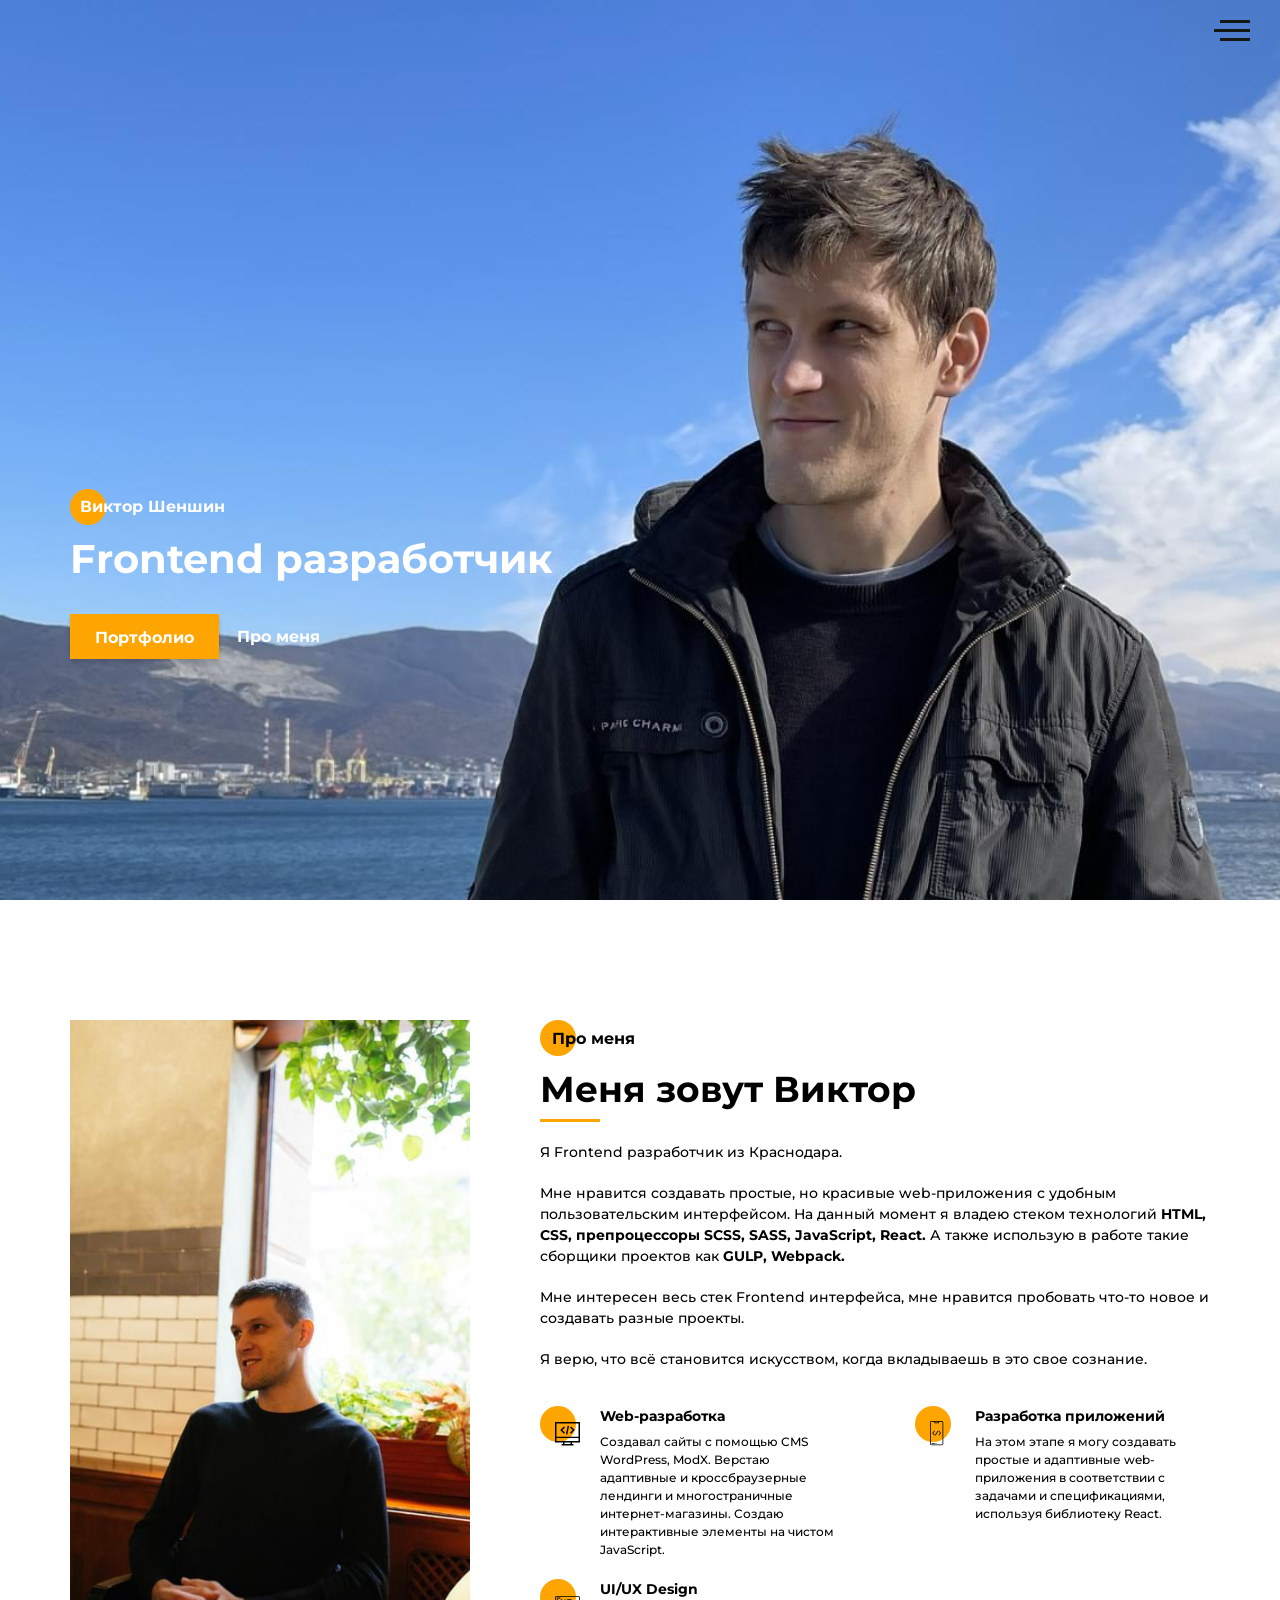
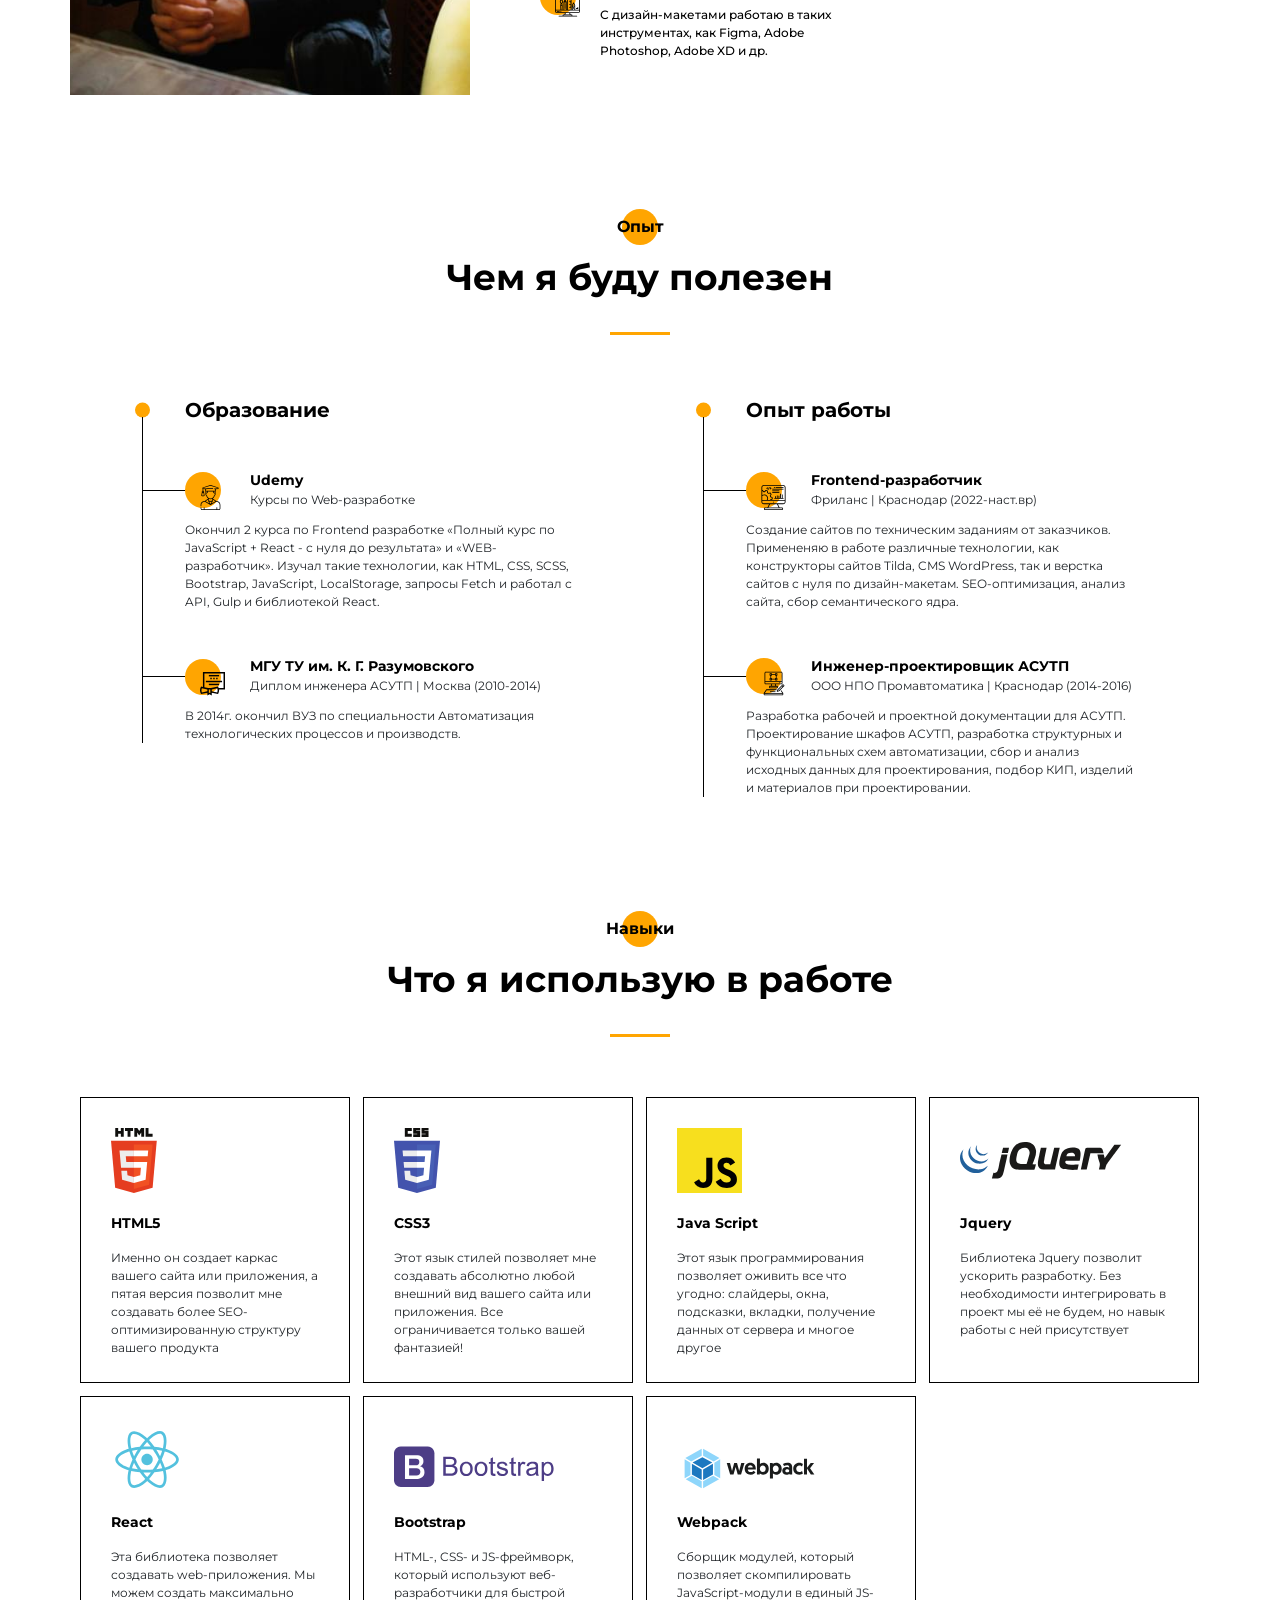
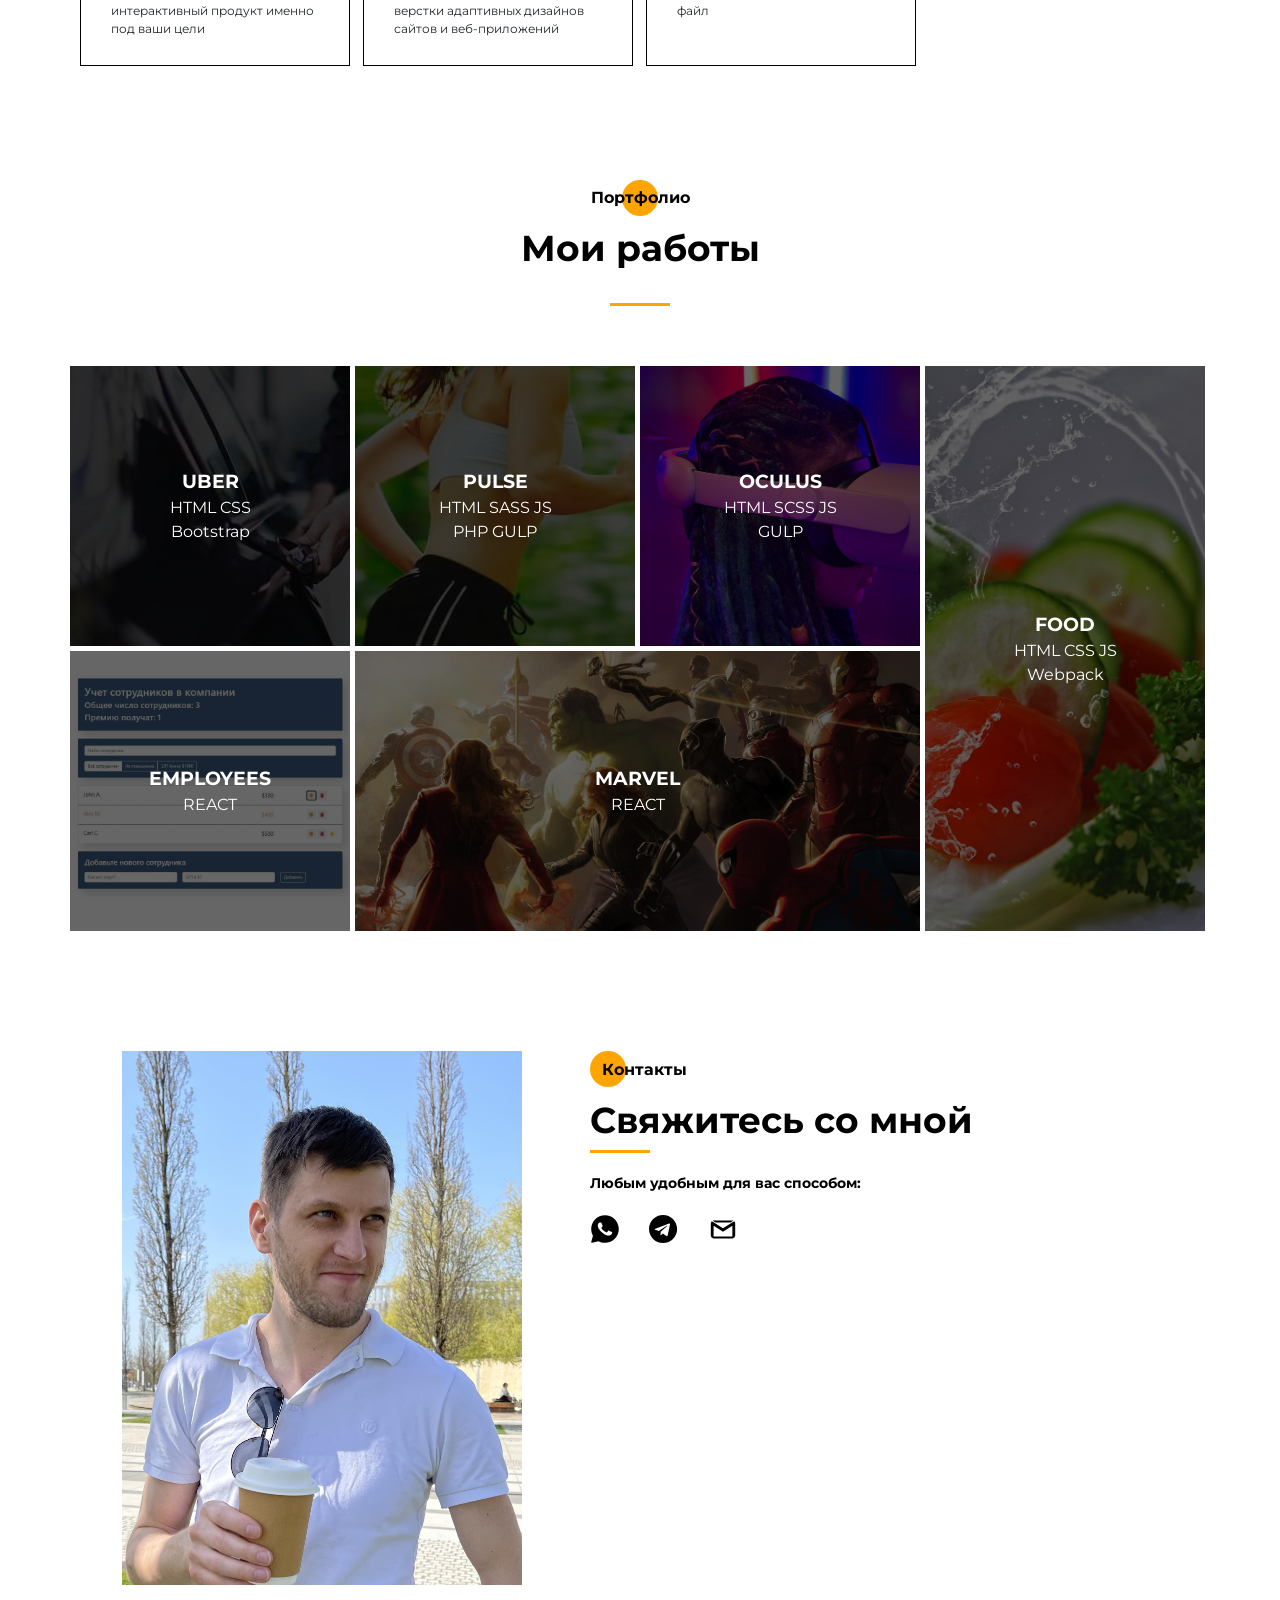
==== commit afa48f11: "add Oculus project" ====
--- a/dist/index.html
+++ b/dist/index.html
@@ -1 +1 @@
-<!DOCTYPE html><html lang="ru"><head><meta charset="UTF-8"><meta name="viewport" content="width=device-width,initial-scale=1"><meta http-equiv="X-UA-Compatible" content="ie=edge"><title>Портфолио Frontend developer Виктор Шеншин</title><meta name="title" content="Портфолио Frontend developer Виктор Шеншин"><meta name="description" content="Здесь вы сможете ознакомиться с моими работами и узнать больше обо мне"><!-- Open Graph / Facebook --><meta property="og:type" content="website"><meta property="og:url" content="https://vgshenshin.github.io/"><meta property="og:title" content="Портфолио Frontend developer Виктор Шеншин"><meta property="og:description" content="Здесь вы сможете ознакомиться с моими работами и узнать больше обо мне"><meta property="og:image" content="https://vgshenshin.github.io/img/portfolio_img.jpg"><!-- Twitter --><meta property="twitter:card" content="summary_large_image"><meta property="twitter:url" content="https://vgshenshin.github.io/"><meta property="twitter:title" content="Портфолио Frontend developer Виктор Шеншин"><meta property="twitter:description" content="Здесь вы сможете ознакомиться с моими работами и узнать больше обо мне"><meta property="twitter:image" content="https://vgshenshin.github.io/img/portfolio_img.jpg"><!-- Favicon  --><link rel="apple-touch-icon" sizes="57x57" href="icons/favicon//apple-icon-57x57.png"><link rel="apple-touch-icon" sizes="60x60" href="icons/favicon//apple-icon-60x60.png"><link rel="apple-touch-icon" sizes="72x72" href="icons/favicon//apple-icon-72x72.png"><link rel="apple-touch-icon" sizes="76x76" href="icons/favicon//apple-icon-76x76.png"><link rel="apple-touch-icon" sizes="114x114" href="icons/favicon//apple-icon-114x114.png"><link rel="apple-touch-icon" sizes="120x120" href="icons/favicon//apple-icon-120x120.png"><link rel="apple-touch-icon" sizes="144x144" href="icons/favicon//apple-icon-144x144.png"><link rel="apple-touch-icon" sizes="152x152" href="icons/favicon//apple-icon-152x152.png"><link rel="apple-touch-icon" sizes="180x180" href="icons/favicon//apple-icon-180x180.png"><link rel="icon" type="image/png" sizes="192x192" href="icons/favicon//android-icon-192x192.png"><link rel="icon" type="image/png" sizes="32x32" href="icons/favicon//favicon-32x32.png"><link rel="icon" type="image/png" sizes="96x96" href="icons/favicon//favicon-96x96.png"><link rel="icon" type="image/png" sizes="16x16" href="icons/favicon//favicon-16x16.png"><link rel="manifest" href="icons/favicon//manifest.json"><meta name="msapplication-TileColor" content="#ffffff"><meta name="msapplication-TileImage" content="icons/favicon//ms-icon-144x144.png"><meta name="theme-color" content="#ffffff"><link rel="stylesheet" href="css/style.min.css"></head><body><aside class="sidepanel"><a href="https://wa.me/+79531161920" class="sidepanel__link"><img src="icons/social/whatsapp_str.svg" alt="whatsapp"> </a><a href="https://t.me/about_viktor" class="sidepanel__link"><img src="icons/social/telegram_str.svg" alt="telegram"> </a><a href="https://github.com/vgshenshin" class="sidepanel__link"><img src="icons/social/github.svg" alt="github"></a><div class="sidepanel__divider"></div><div class="sidepanel__text"><span>Контакты</span></div></aside><div class="menu"><div class="menu__block"><div class="menu__close"><svg width="29" height="30" viewBox="0 0 29 30" fill="none" xmlns="http://www.w3.org/2000/svg"><path d="M17.1568 14.5231L28.4489 3.23075C29.1837 2.49623 29.1837 1.30861 28.4489 0.574085C27.7144 -0.160437 26.5267 -0.160437 25.7922 0.574085L14.4998 11.8665L3.20781 0.574085C2.47295 -0.160437 1.28567 -0.160437 0.551149 0.574085C-0.183716 1.30861 -0.183716 2.49623 0.551149 3.23075L11.8432 14.5231L0.551149 25.8155C-0.183716 26.55 -0.183716 27.7376 0.551149 28.4721C0.917206 28.8385 1.39852 29.0226 1.87948 29.0226C2.36045 29.0226 2.84141 28.8385 3.20781 28.4721L14.4998 17.1798L25.7922 28.4721C26.1586 28.8385 26.6396 29.0226 27.1205 29.0226C27.6015 29.0226 28.0825 28.8385 28.4489 28.4721C29.1837 27.7376 29.1837 26.55 28.4489 25.8155L17.1568 14.5231Z" fill="black"/></svg></div><nav><ul class="menu__list"><li class="menu__link"><a href="#about">ПРО МЕНЯ</a></li><li class="menu__link"><a href="#resume">МОЙ ОПЫТ</a></li><li class="menu__link"><a href="#use">МОИ НАВЫКИ</a></li><li class="menu__link"><a href="#portfolio">МОИ РАБОТЫ</a></li><!-- <li class="menu__link"><a href="#">ПРАЙС-ЛИСТ</a></li> --><li class="menu__link"><a href="#contacts">КОНТАКТЫ</a></li></ul></nav><div class="menu__social"><a href="https://github.com/vgshenshin"><svg width="20" height="19" viewBox="0 0 20 19" fill="none" xmlns="http://www.w3.org/2000/svg"><path d="M10 0C4.475 0 0 4.36167 0 9.74107C0 14.0457 2.865 17.6962 6.8375 18.9832C7.3375 19.0749 7.52083 18.7734 7.52083 18.5148C7.52083 18.2835 7.5125 17.6706 7.50833 16.8585C4.72667 17.4459 4.14 15.5517 4.14 15.5517C3.685 14.4274 3.0275 14.1267 3.0275 14.1267C2.12167 13.5228 3.0975 13.5352 3.0975 13.5352C4.10167 13.603 4.62917 14.5389 4.62917 14.5389C5.52083 16.0283 6.97 15.5979 7.54167 15.3493C7.63167 14.719 7.88917 14.2903 8.175 14.0466C5.95417 13.8029 3.62 12.9652 3.62 9.23304C3.62 8.16988 4.0075 7.30085 4.64917 6.61934C4.53667 6.37317 4.19917 5.3827 4.73667 4.04116C4.73667 4.04116 5.57417 3.78012 7.48667 5.03988C8.28667 4.82345 9.13667 4.71606 9.98667 4.7111C10.8367 4.71606 11.6867 4.82345 12.4867 5.03988C14.3867 3.78012 15.2242 4.04116 15.2242 4.04116C15.7617 5.3827 15.4242 6.37317 15.3242 6.61934C15.9617 7.30085 16.3492 8.16988 16.3492 9.23304C16.3492 12.9752 14.0117 13.7987 11.7867 14.0383C12.1367 14.3307 12.4617 14.928 12.4617 15.8408C12.4617 17.1444 12.4492 18.1918 12.4492 18.5082C12.4492 18.7635 12.6242 19.0683 13.1367 18.9708C17.1375 17.692 20 14.0391 20 9.74107C20 4.36167 15.5225 0 10 0Z" fill="black"/></svg> </a><a href="https://t.me/about_viktor"><svg width="20" height="20" viewBox="0 0 30 30" fill="none" xmlns="http://www.w3.org/2000/svg"><path d="M15 30C23.2863 30 30 23.2863 30 15C30 6.71375 23.2863 0 15 0C6.71375 0 0 6.71375 0 15C0 23.2863 6.71375 30 15 30ZM6.86375 14.675L21.3263 9.09875C21.9975 8.85625 22.5837 9.2625 22.3662 10.2775L22.3675 10.2762L19.905 21.8775C19.7225 22.7 19.2337 22.9 18.55 22.5125L14.8 19.7487L12.9912 21.4913C12.7912 21.6913 12.6225 21.86 12.235 21.86L12.5013 18.0438L19.4513 11.765C19.7537 11.4987 19.3837 11.3488 18.985 11.6138L10.3963 17.0212L6.69375 15.8663C5.89 15.6112 5.8725 15.0625 6.86375 14.675Z" fill="black"/></svg> </a><a href="mailto:vg.shenshin@gmail.com"> <?xml version="1.0" encoding="iso-8859-1"?> <!-- Generator: Adobe Illustrator 21.0.0, SVG Export Plug-In . SVG Version: 6.00 Build 0)  --> <svg fill="black" xmlns="http://www.w3.org/2000/svg" xmlns:xlink="http://www.w3.org/1999/xlink" viewBox="0 0 30 30" width="26px" height="26px"><g><path d="M8.039,9.031h15.922l2.914-1.855C26.597,7.091,26.307,7.031,26,7.031H6c-0.307,0-0.597,0.06-0.875,0.145L8.039,9.031z"/><path d="M27.887,7.718L16,15.283L4.113,7.718C3.439,8.269,3,9.096,3,10.031v13c0,1.654,1.346,3,3,3h20c1.654,0,3-1.346,3-3v-13C29,9.096,28.561,8.269,27.887,7.718z M26,24.031H6V12.446l10,6.364l10-6.364V24.031z"/></g></svg></a></div></div><div class="menu__overlay"></div></div><section class="promo"><div class="hamburger"><span></span> <span class="long"></span> <span></span></div><div class="container"><div class="bottom"><div class="title title_fz16 promo__subtitle">Виктор Шеншин</div><h1 class="title title_fz40 promo__title">Frontend разработчик</h1><div class="promo__btns"><a href="#portfolio" class="promo__link btn">Портфолио</a> <a href="#about" class="promo__link">Про меня</a></div></div></div></section><section class="about"><div class="container"><div class="grid-container"><div class="grid-item"><img src="img/main_bg_photo.jpg" alt="me" class="grid-item__img"></div><div class="grid-item"><div class="subgrid-container"><div class="subgrid-item"><h2 id="about" class="title title_fz16 about__subtitle">Про меня</h2><div class="title">Меня зовут Виктор</div><div class="divider"></div><p class="about__descr">Я Frontend разработчик из Краснодара.</p><p class="about__descr">Мне нравится создавать простые, но красивые web-приложения с удобным пользовательским интерфейсом. На данный момент я владею стеком технологий <span>HTML, CSS, препроцессоры SCSS, SASS, JavaScript, React.</span> А также использую в работе такие сборщики проектов как <span>GULP, Webpack.</span></p><p class="about__descr">Мне интересен весь стек Frontend интерфейса, мне нравится пробовать что-то новое и создавать разные проекты.</p><p class="about__descr">Я верю, что всё становится искусством, когда вкладываешь в это свое сознание.</p></div><div class="subgrid-item"><div class="about__circle"><img src="icons/about_me/web_development.svg" alt="web_development"></div><div class="title title_fz14 about__skills-title">Web-разработка</div><div class="about__skills-descr">Создавал сайты с помощью CMS WordPress, ModX. Верстаю адаптивные и кроссбраузерные лендинги и многостраничные интернет-магазины. Создаю интерактивные элементы на чистом JavaScript.</div></div><div class="subgrid-item"><div class="about__circle"><img src="icons/about_me/mobile_dev.svg" alt="mobile_dev"></div><div class="title title_fz14 about__skills-title">Разработка приложений</div><div class="about__skills-descr">На этом этапе я могу создавать простые и адаптивные web-приложения в соответствии с задачами и спецификациями, используя библиотеку React.</div></div><div class="subgrid-item"><div class="about__circle"><img src="icons/about_me/design.svg" alt="design"></div><div class="title title_fz14 about__skills-title">UI/UX Design</div><div class="about__skills-descr">С дизайн-макетами работаю в таких инструментах, как Figma, Adobe Photoshop, Adobe XD и др.</div></div></div></div></div></div></section><section class="resume"><div class="container"><h2 id="resume" class="title title_fz16 title__section-title">Опыт</h2><div class="title title__section-subtitle">Чем я буду полезен</div><div class="divider"></div><div class="resume__wrapper"><div class="resume__column"><h3 class="title title_fz20 resume__column-title">Образование</h3><ul><li><div class="resume__item"><div class="resume__item-head"><div class="resume__item-icon"><img src="icons/experience/university.svg" alt="university"></div><h4 class="title title_fz14">Udemy</h4><div class="resume__item-location">Курсы по Web-разработке</div></div><div class="resume__item-body">Окончил 2 курса по Frontend разработке «Полный курс по JavaScript + React - с нуля до результата» и «WEB-разработчик». Изучал такие технологии, как HTML, CSS, SCSS, Bootstrap, JavaScript, LocalStorage, запросы Fetch и работал с API, Gulp и библиотекой React.</div></div></li><li><div class="resume__item"><div class="resume__item-head"><div class="resume__item-icon"><img src="icons/experience/courses.svg" alt="courses"></div><h4 class="title title_fz14">МГУ ТУ им. К. Г. Разумовского</h4><div class="resume__item-location">Диплом инженера АСУТП | Москва (2010-2014)</div></div><div class="resume__item-body">В 2014г. окончил ВУЗ по специальности Автоматизация технологических процессов и производств.</div></div></li></ul></div><div class="resume__column"><h3 class="title title_fz20 resume__column-title">Опыт работы</h3><ul><li><div class="resume__item"><div class="resume__item-head"><div class="resume__item-icon"><img src="icons/experience/developer.svg" alt="developer"></div><h4 class="title title_fz14">Frontend-разработчик</h4><div class="resume__item-location">Фриланс | Краснодар (2022-наст.вр)</div></div><div class="resume__item-body">Создание сайтов по техническим заданиям от заказчиков. Примененяю в работе различные технологии, как конструкторы сайтов Tilda, WordPress, так и верстка с нуля по дизайн-макетам.</div></div></li><li><div class="resume__item"><div class="resume__item-head"><div class="resume__item-icon"><img src="icons/experience/designer.svg" alt="designer"></div><h4 class="title title_fz14">Инженер-проектировщик АСУТП</h4><div class="resume__item-location">ООО НПО Промавтоматика | Краснодар (2014-2016)</div></div><div class="resume__item-body">Разработка рабочей и проектной документации для АСУТП. Составление спецификаций на технические средства АСУ для представления в ТКП, проектирование шкафов АСУТП в Eplan Electric P8, разработка структурных и функциональных схем автоматизации, сбор и анализ исходных данных для проектирования, подбор КИП, изделий и материалов при проектировании.</div></div></li></ul></div></div></div></section><section class="use"><div class="container"><h2 id="use" class="title title_fz16 title__section-title">Навыки</h2><div class="title title__section-subtitle">Что я использую в работе</div><div class="divider"></div><div class="use__wrapper"><div class="use__item"><div class="use__item-img"><img src="icons/skills/html5.svg" alt="html5"></div><h4 class="title title_fz14 use__item-title">HTML5</h4><p class="use__item-descr">Именно он создает каркас вашего сайта или приложения, а пятая версия позволит мне создавать более SEO-оптимизированную структуру вашего продукта</p></div><div class="use__item"><div class="use__item-img"><img src="icons/skills/css3.svg" alt="css3"></div><h4 class="title title_fz14 use__item-title">CSS3</h4><p class="use__item-descr">Этот язык стилей позволяет мне создавать абсолютно любой внешний вид вашего сайта или приложения. Все ограничивается только вашей фантазией!</p></div><div class="use__item"><div class="use__item-img"><img src="icons/skills/js.svg" alt="javascript"></div><h4 class="title title_fz14 use__item-title">Java Script</h4><p class="use__item-descr">Этот язык программирования позволяет оживить все что угодно: слайдеры, окна, подсказки, вкладки, получение данных от сервера и многое другое</p></div><div class="use__item"><div class="use__item-img"><img src="icons/skills/jquery.svg" alt="jquery"></div><h4 class="title title_fz14 use__item-title">Jquery</h4><p class="use__item-descr">Библиотека Jquery позволит ускорить разработку. Без необходимости интегрировать в проект мы её не будем, но навык работы с ней присутствует</p></div><div class="use__item"><div class="use__item-img"><img src="icons/skills/react.svg" alt="react"></div><h4 class="title title_fz14 use__item-title">React</h4><p class="use__item-descr">Эта библиотека позволяет создавать web-приложения. Мы можем создать максимально интерактивный продукт именно под ваши цели</p></div><div class="use__item"><div class="use__item-img"><img src="icons/skills/bootstrap.svg" alt="bootstrap"></div><h4 class="title title_fz14 use__item-title">Bootstrap</h4><p class="use__item-descr">HTML-, CSS- и JS-фреймворк, который используют веб-разработчики для быстрой верстки адаптивных дизайнов сайтов и веб-приложений</p></div><div class="use__item"><div class="use__item-img"><img src="icons/skills/webpack.svg" alt="mongo.db"></div><h4 class="title title_fz14 use__item-title">Webpack</h4><p class="use__item-descr">Сборщик модулей, который позволяет скомпилировать JavaScript-модули в единый JS-файл</p></div></div><div class="use__wrapper-exp d-none"><div class="use__item-exp"><div class="title title_fz14 use__title-exp">Создание сайтов</div><div class="title title_fz14 use__percent-exp">100%</div><div class="use__scale-exp"><span></span></div></div><div class="use__item-exp"><div class="title title_fz14 use__title-exp">Создание приложений</div><div class="title title_fz14 use__percent-exp">85%</div><div class="use__scale-exp"><span></span></div></div><div class="use__item-exp"><div class="title title_fz14 use__title-exp">Работа с данными</div><div class="title title_fz14 use__percent-exp">90%</div><div class="use__scale-exp"><span></span></div></div><div class="use__item-exp"><div class="title title_fz14 use__title-exp">Креативность</div><div class="title title_fz14 use__percent-exp">75%</div><div class="use__scale-exp"><span></span></div></div><div class="use__item-exp"><div class="title title_fz14 use__title-exp">Создание дизайна</div><div class="title title_fz14 use__percent-exp">90%</div><div class="use__scale-exp"><span></span></div></div><div class="use__item-exp"><div class="title title_fz14 use__title-exp">Soft skills</div><div class="title title_fz14 use__percent-exp">85%</div><div class="use__scale-exp"><span></span></div></div></div></div></section><section class="portfolio"><div class="container"><h2 id="portfolio" class="title title_fz16 title__section-title">Портфолио</h2><div class="title title__section-subtitle">Мои работы</div><div class="divider"></div><div class="portfolio__wrapper"><a href="https://vgshenshin.github.io/uber" class="portfolio__item"><img src="img/works/uber.jpg" alt="uber"><div class="portfolio__item-text"><h3>UBER</h3><p>HTML CSS Bootstrap</p></div></a><a href="https://vgshenshin.github.io/pulse" class="portfolio__item"><img src="img/works/pulse.jpg" alt="pulse"><div class="portfolio__item-text"><h3>PULSE</h3><p>HTML SASS JS PHP GULP</p></div></a><a href="https://vgshenshin.github.io/films" class="portfolio__item"><img src="img/works/films.jpg" alt="films"><div class="portfolio__item-text"><h3>FILMS</h3><p>HTML SCSS JS</p></div></a><a href="https://vgshenshin.github.io/food" class="portfolio__item vertical"><img src="img/works/food.jpg" alt="food"><div class="portfolio__item-text"><h3>FOOD</h3><p>HTML CSS JS Webpack</p></div></a><a href="https://employees-react-two.vercel.app" class="portfolio__item"><img src="img/works/employees.jpg" alt="employees"><div class="portfolio__item-text"><h3>EMPLOYEES</h3><p>REACT</p></div></a><a href="https://marvel-react-vgshenshin.vercel.app" class="portfolio__item horizontal"><img src="img/works/marvel.jpg" alt="marvel"><div class="portfolio__item-text"><h3>MARVEL</h3><p>REACT</p></div></a></div></div></section><section class="price d-none"><div class="container"><h2 class="title title_fz16 title__section-title">Прайс-лист</h2><div class="divider"></div><div class="price__wrapper"><div class="price__item"><div class="title title_fz14 price__product">Landing-page</div><div class="title title_fz14 price__value">от 8 000 руб.</div><div class="title_fz12 price__descr">Одностраничный сайт для презентации услуг/товаров/...</div></div><div class="price__item"><div class="title title_fz14 price__product">Web-приложение</div><div class="title title_fz14 price__value">от 28000 руб.</div><div class="title_fz12 price__descr">Приложение внутри браузера для лучшего комфорта</div></div><div class="price__item"><div class="title title_fz14 price__product">Корпоративный сайт</div><div class="title title_fz14 price__value">от 20000 руб.</div><div class="title_fz12 price__descr">Сайт для вашего бизнеса или компании</div></div><div class="price__item"><div class="title title_fz14 price__product">Android/IOS Приложение</div><div class="title title_fz14 price__value">от 25000 руб.</div><div class="title_fz12 price__descr">Приложение для смартфона любой ОС</div></div><div class="price__item"><div class="title title_fz14 price__product">Интернет-магазин</div><div class="title title_fz14 price__value">от 30000 руб.</div><div class="title_fz12 price__descr">Инструмент для ваших продаж в сети</div></div><div class="price__item"><div class="title title_fz14 price__product">Дизайн</div><div class="title title_fz14 price__value">Индивидуально</div><div class="title_fz12 price__descr">Создам дизайн для вашего сайта/приложения...</div></div></div></div></section><section class="contacts"><div class="container"><div class="contacts__wrapper"><div class="contacts__photo"><img src="img/contacts_photo.jpg" alt="me" class="contacts__img"></div><div class="contacts__descr"><h2 id="contacts" class="title title_fz16 contacts__subtitle">Контакты</h2><div class="title">Свяжитесь со мной</div><div class="divider"></div><div class="title title_fz14 contacts__text">Любым удобным для вас способом:</div><div class="contacts__social"><a href="https://wa.me/+79531161920" class="contacts__link"><img src="icons/social/whatsapp.svg" alt="whatsapp"> </a><a href="https://t.me/about_viktor" class="contacts__link"><img src="icons/social/telegram.svg" alt="telegram"> </a><a href="mailto:vg.shenshin@gmail.com" class="contacts__link"><img src="icons/social/gmail.svg" alt="gmail"></a></div><div class="title title_fz14 contacts__text d-none">Или оставьте ваши данные и я сам вам напишу:</div><form action="#" class="contacts__form d-none"><div class="contacts__input"><input required name="name" id="name" type="text"> <label for="name">Ваше имя</label></div><div class="contacts__input"><input required name="email" id="email" type="email"> <label for="email">Ваша почта</label></div><div class="contacts__textarea"><textarea name="text" id="text"></textarea> <label for="text">Ваше сообщение</label></div><div class="contacts__triggers"><button class="contacts__btn btn">Отправить сообщение</button><div class="contacts__policy"><input required type="checkbox" checked="checked"> <span>Я согласен(а) с <a href="/policy.html">политикой конфиденциальности</a></span></div></div></form></div></div></div></section><script src="js/script.js"></script></body></html>+<!DOCTYPE html><html lang="ru"><head><meta charset="UTF-8"><meta name="viewport" content="width=device-width,initial-scale=1"><meta http-equiv="X-UA-Compatible" content="ie=edge"><title>Портфолио Frontend developer Виктор Шеншин</title><meta name="title" content="Портфолио Frontend developer Виктор Шеншин"><meta name="description" content="Здесь вы сможете ознакомиться с моими работами и узнать больше обо мне"><!-- Open Graph / Facebook --><meta property="og:type" content="website"><meta property="og:url" content="https://vgshenshin.github.io/"><meta property="og:title" content="Портфолио Frontend developer Виктор Шеншин"><meta property="og:description" content="Здесь вы сможете ознакомиться с моими работами и узнать больше обо мне"><meta property="og:image" content="https://vgshenshin.github.io/img/portfolio_img.jpg"><!-- Twitter --><meta property="twitter:card" content="summary_large_image"><meta property="twitter:url" content="https://vgshenshin.github.io/"><meta property="twitter:title" content="Портфолио Frontend developer Виктор Шеншин"><meta property="twitter:description" content="Здесь вы сможете ознакомиться с моими работами и узнать больше обо мне"><meta property="twitter:image" content="https://vgshenshin.github.io/img/portfolio_img.jpg"><!-- Favicon  --><link rel="apple-touch-icon" sizes="57x57" href="icons/favicon//apple-icon-57x57.png"><link rel="apple-touch-icon" sizes="60x60" href="icons/favicon//apple-icon-60x60.png"><link rel="apple-touch-icon" sizes="72x72" href="icons/favicon//apple-icon-72x72.png"><link rel="apple-touch-icon" sizes="76x76" href="icons/favicon//apple-icon-76x76.png"><link rel="apple-touch-icon" sizes="114x114" href="icons/favicon//apple-icon-114x114.png"><link rel="apple-touch-icon" sizes="120x120" href="icons/favicon//apple-icon-120x120.png"><link rel="apple-touch-icon" sizes="144x144" href="icons/favicon//apple-icon-144x144.png"><link rel="apple-touch-icon" sizes="152x152" href="icons/favicon//apple-icon-152x152.png"><link rel="apple-touch-icon" sizes="180x180" href="icons/favicon//apple-icon-180x180.png"><link rel="icon" type="image/png" sizes="192x192" href="icons/favicon//android-icon-192x192.png"><link rel="icon" type="image/png" sizes="32x32" href="icons/favicon//favicon-32x32.png"><link rel="icon" type="image/png" sizes="96x96" href="icons/favicon//favicon-96x96.png"><link rel="icon" type="image/png" sizes="16x16" href="icons/favicon//favicon-16x16.png"><link rel="manifest" href="icons/favicon//manifest.json"><meta name="msapplication-TileColor" content="#ffffff"><meta name="msapplication-TileImage" content="icons/favicon//ms-icon-144x144.png"><meta name="theme-color" content="#ffffff"><link rel="stylesheet" href="css/style.min.css"></head><body><aside class="sidepanel"><a href="https://wa.me/+79531161920" class="sidepanel__link"><img src="icons/social/whatsapp_str.svg" alt="whatsapp"> </a><a href="https://t.me/about_viktor" class="sidepanel__link"><img src="icons/social/telegram_str.svg" alt="telegram"> </a><a href="https://github.com/vgshenshin" class="sidepanel__link"><img src="icons/social/github.svg" alt="github"></a><div class="sidepanel__divider"></div><div class="sidepanel__text"><span>Контакты</span></div></aside><div class="menu"><div class="menu__block"><div class="menu__close"><svg width="29" height="30" viewBox="0 0 29 30" fill="none" xmlns="http://www.w3.org/2000/svg"><path d="M17.1568 14.5231L28.4489 3.23075C29.1837 2.49623 29.1837 1.30861 28.4489 0.574085C27.7144 -0.160437 26.5267 -0.160437 25.7922 0.574085L14.4998 11.8665L3.20781 0.574085C2.47295 -0.160437 1.28567 -0.160437 0.551149 0.574085C-0.183716 1.30861 -0.183716 2.49623 0.551149 3.23075L11.8432 14.5231L0.551149 25.8155C-0.183716 26.55 -0.183716 27.7376 0.551149 28.4721C0.917206 28.8385 1.39852 29.0226 1.87948 29.0226C2.36045 29.0226 2.84141 28.8385 3.20781 28.4721L14.4998 17.1798L25.7922 28.4721C26.1586 28.8385 26.6396 29.0226 27.1205 29.0226C27.6015 29.0226 28.0825 28.8385 28.4489 28.4721C29.1837 27.7376 29.1837 26.55 28.4489 25.8155L17.1568 14.5231Z" fill="black"/></svg></div><nav><ul class="menu__list"><li class="menu__link"><a href="#about">ПРО МЕНЯ</a></li><li class="menu__link"><a href="#resume">МОЙ ОПЫТ</a></li><li class="menu__link"><a href="#use">МОИ НАВЫКИ</a></li><li class="menu__link"><a href="#portfolio">МОИ РАБОТЫ</a></li><!-- <li class="menu__link"><a href="#">ПРАЙС-ЛИСТ</a></li> --><li class="menu__link"><a href="#contacts">КОНТАКТЫ</a></li></ul></nav><div class="menu__social"><a href="https://github.com/vgshenshin"><svg width="20" height="19" viewBox="0 0 20 19" fill="none" xmlns="http://www.w3.org/2000/svg"><path d="M10 0C4.475 0 0 4.36167 0 9.74107C0 14.0457 2.865 17.6962 6.8375 18.9832C7.3375 19.0749 7.52083 18.7734 7.52083 18.5148C7.52083 18.2835 7.5125 17.6706 7.50833 16.8585C4.72667 17.4459 4.14 15.5517 4.14 15.5517C3.685 14.4274 3.0275 14.1267 3.0275 14.1267C2.12167 13.5228 3.0975 13.5352 3.0975 13.5352C4.10167 13.603 4.62917 14.5389 4.62917 14.5389C5.52083 16.0283 6.97 15.5979 7.54167 15.3493C7.63167 14.719 7.88917 14.2903 8.175 14.0466C5.95417 13.8029 3.62 12.9652 3.62 9.23304C3.62 8.16988 4.0075 7.30085 4.64917 6.61934C4.53667 6.37317 4.19917 5.3827 4.73667 4.04116C4.73667 4.04116 5.57417 3.78012 7.48667 5.03988C8.28667 4.82345 9.13667 4.71606 9.98667 4.7111C10.8367 4.71606 11.6867 4.82345 12.4867 5.03988C14.3867 3.78012 15.2242 4.04116 15.2242 4.04116C15.7617 5.3827 15.4242 6.37317 15.3242 6.61934C15.9617 7.30085 16.3492 8.16988 16.3492 9.23304C16.3492 12.9752 14.0117 13.7987 11.7867 14.0383C12.1367 14.3307 12.4617 14.928 12.4617 15.8408C12.4617 17.1444 12.4492 18.1918 12.4492 18.5082C12.4492 18.7635 12.6242 19.0683 13.1367 18.9708C17.1375 17.692 20 14.0391 20 9.74107C20 4.36167 15.5225 0 10 0Z" fill="black"/></svg> </a><a href="https://t.me/about_viktor"><svg width="20" height="20" viewBox="0 0 30 30" fill="none" xmlns="http://www.w3.org/2000/svg"><path d="M15 30C23.2863 30 30 23.2863 30 15C30 6.71375 23.2863 0 15 0C6.71375 0 0 6.71375 0 15C0 23.2863 6.71375 30 15 30ZM6.86375 14.675L21.3263 9.09875C21.9975 8.85625 22.5837 9.2625 22.3662 10.2775L22.3675 10.2762L19.905 21.8775C19.7225 22.7 19.2337 22.9 18.55 22.5125L14.8 19.7487L12.9912 21.4913C12.7912 21.6913 12.6225 21.86 12.235 21.86L12.5013 18.0438L19.4513 11.765C19.7537 11.4987 19.3837 11.3488 18.985 11.6138L10.3963 17.0212L6.69375 15.8663C5.89 15.6112 5.8725 15.0625 6.86375 14.675Z" fill="black"/></svg> </a><a href="mailto:vg.shenshin@gmail.com"> <?xml version="1.0" encoding="iso-8859-1"?> <!-- Generator: Adobe Illustrator 21.0.0, SVG Export Plug-In . SVG Version: 6.00 Build 0)  --> <svg fill="black" xmlns="http://www.w3.org/2000/svg" xmlns:xlink="http://www.w3.org/1999/xlink" viewBox="0 0 30 30" width="26px" height="26px"><g><path d="M8.039,9.031h15.922l2.914-1.855C26.597,7.091,26.307,7.031,26,7.031H6c-0.307,0-0.597,0.06-0.875,0.145L8.039,9.031z"/><path d="M27.887,7.718L16,15.283L4.113,7.718C3.439,8.269,3,9.096,3,10.031v13c0,1.654,1.346,3,3,3h20c1.654,0,3-1.346,3-3v-13C29,9.096,28.561,8.269,27.887,7.718z M26,24.031H6V12.446l10,6.364l10-6.364V24.031z"/></g></svg></a></div></div><div class="menu__overlay"></div></div><section class="promo"><div class="hamburger"><span></span> <span class="long"></span> <span></span></div><div class="container"><div class="bottom"><div class="title title_fz16 promo__subtitle">Виктор Шеншин</div><h1 class="title title_fz40 promo__title">Frontend разработчик</h1><div class="promo__btns"><a href="#portfolio" class="promo__link btn">Портфолио</a> <a href="#about" class="promo__link">Про меня</a></div></div></div></section><section class="about"><div class="container"><div class="grid-container"><div class="grid-item"><img src="img/main_bg_photo.jpg" alt="me" class="grid-item__img"></div><div class="grid-item"><div class="subgrid-container"><div class="subgrid-item"><h2 id="about" class="title title_fz16 about__subtitle">Про меня</h2><div class="title">Меня зовут Виктор</div><div class="divider"></div><p class="about__descr">Я Frontend разработчик из Краснодара.</p><p class="about__descr">Мне нравится создавать простые, но красивые web-приложения с удобным пользовательским интерфейсом. На данный момент я владею стеком технологий <span>HTML, CSS, препроцессоры SCSS, SASS, JavaScript, React.</span> А также использую в работе такие сборщики проектов как <span>GULP, Webpack.</span></p><p class="about__descr">Мне интересен весь стек Frontend интерфейса, мне нравится пробовать что-то новое и создавать разные проекты.</p><p class="about__descr">Я верю, что всё становится искусством, когда вкладываешь в это свое сознание.</p></div><div class="subgrid-item"><div class="about__circle"><img src="icons/about_me/web_development.svg" alt="web_development"></div><div class="title title_fz14 about__skills-title">Web-разработка</div><div class="about__skills-descr">Создавал сайты с помощью CMS WordPress, ModX. Верстаю адаптивные и кроссбраузерные лендинги и многостраничные интернет-магазины. Создаю интерактивные элементы на чистом JavaScript.</div></div><div class="subgrid-item"><div class="about__circle"><img src="icons/about_me/mobile_dev.svg" alt="mobile_dev"></div><div class="title title_fz14 about__skills-title">Разработка приложений</div><div class="about__skills-descr">На этом этапе я могу создавать простые и адаптивные web-приложения в соответствии с задачами и спецификациями, используя библиотеку React.</div></div><div class="subgrid-item"><div class="about__circle"><img src="icons/about_me/design.svg" alt="design"></div><div class="title title_fz14 about__skills-title">UI/UX Design</div><div class="about__skills-descr">С дизайн-макетами работаю в таких инструментах, как Figma, Adobe Photoshop, Adobe XD и др.</div></div></div></div></div></div></section><section class="resume"><div class="container"><h2 id="resume" class="title title_fz16 title__section-title">Опыт</h2><div class="title title__section-subtitle">Чем я буду полезен</div><div class="divider"></div><div class="resume__wrapper"><div class="resume__column"><h3 class="title title_fz20 resume__column-title">Образование</h3><ul><li><div class="resume__item"><div class="resume__item-head"><div class="resume__item-icon"><img src="icons/experience/university.svg" alt="university"></div><h4 class="title title_fz14">Udemy</h4><div class="resume__item-location">Курсы по Web-разработке</div></div><div class="resume__item-body">Окончил 2 курса по Frontend разработке «Полный курс по JavaScript + React - с нуля до результата» и «WEB-разработчик». Изучал такие технологии, как HTML, CSS, SCSS, Bootstrap, JavaScript, LocalStorage, запросы Fetch и работал с API, Gulp и библиотекой React.</div></div></li><li><div class="resume__item"><div class="resume__item-head"><div class="resume__item-icon"><img src="icons/experience/courses.svg" alt="courses"></div><h4 class="title title_fz14">МГУ ТУ им. К. Г. Разумовского</h4><div class="resume__item-location">Диплом инженера АСУТП | Москва (2010-2014)</div></div><div class="resume__item-body">В 2014г. окончил ВУЗ по специальности Автоматизация технологических процессов и производств.</div></div></li></ul></div><div class="resume__column"><h3 class="title title_fz20 resume__column-title">Опыт работы</h3><ul><li><div class="resume__item"><div class="resume__item-head"><div class="resume__item-icon"><img src="icons/experience/developer.svg" alt="developer"></div><h4 class="title title_fz14">Frontend-разработчик</h4><div class="resume__item-location">Фриланс | Краснодар (2022-наст.вр)</div></div><div class="resume__item-body">Создание сайтов по техническим заданиям от заказчиков. Примененяю в работе различные технологии, как конструкторы сайтов Tilda, CMS WordPress, так и верстка сайтов с нуля по дизайн-макетам. SEO-оптимизация, анализ сайта, сбор семантического ядра.</div></div></li><li><div class="resume__item"><div class="resume__item-head"><div class="resume__item-icon"><img src="icons/experience/designer.svg" alt="designer"></div><h4 class="title title_fz14">Инженер-проектировщик АСУТП</h4><div class="resume__item-location">ООО НПО Промавтоматика | Краснодар (2014-2016)</div></div><div class="resume__item-body">Разработка рабочей и проектной документации для АСУТП. Проектирование шкафов АСУТП, разработка структурных и функциональных схем автоматизации, сбор и анализ исходных данных для проектирования, подбор КИП, изделий и материалов при проектировании.</div></div></li></ul></div></div></div></section><section class="use"><div class="container"><h2 id="use" class="title title_fz16 title__section-title">Навыки</h2><div class="title title__section-subtitle">Что я использую в работе</div><div class="divider"></div><div class="use__wrapper"><div class="use__item"><div class="use__item-img"><img src="icons/skills/html5.svg" alt="html5"></div><h4 class="title title_fz14 use__item-title">HTML5</h4><p class="use__item-descr">Именно он создает каркас вашего сайта или приложения, а пятая версия позволит мне создавать более SEO-оптимизированную структуру вашего продукта</p></div><div class="use__item"><div class="use__item-img"><img src="icons/skills/css3.svg" alt="css3"></div><h4 class="title title_fz14 use__item-title">CSS3</h4><p class="use__item-descr">Этот язык стилей позволяет мне создавать абсолютно любой внешний вид вашего сайта или приложения. Все ограничивается только вашей фантазией!</p></div><div class="use__item"><div class="use__item-img"><img src="icons/skills/js.svg" alt="javascript"></div><h4 class="title title_fz14 use__item-title">Java Script</h4><p class="use__item-descr">Этот язык программирования позволяет оживить все что угодно: слайдеры, окна, подсказки, вкладки, получение данных от сервера и многое другое</p></div><div class="use__item"><div class="use__item-img"><img src="icons/skills/jquery.svg" alt="jquery"></div><h4 class="title title_fz14 use__item-title">Jquery</h4><p class="use__item-descr">Библиотека Jquery позволит ускорить разработку. Без необходимости интегрировать в проект мы её не будем, но навык работы с ней присутствует</p></div><div class="use__item"><div class="use__item-img"><img src="icons/skills/react.svg" alt="react"></div><h4 class="title title_fz14 use__item-title">React</h4><p class="use__item-descr">Эта библиотека позволяет создавать web-приложения. Мы можем создать максимально интерактивный продукт именно под ваши цели</p></div><div class="use__item"><div class="use__item-img"><img src="icons/skills/bootstrap.svg" alt="bootstrap"></div><h4 class="title title_fz14 use__item-title">Bootstrap</h4><p class="use__item-descr">HTML-, CSS- и JS-фреймворк, который используют веб-разработчики для быстрой верстки адаптивных дизайнов сайтов и веб-приложений</p></div><div class="use__item"><div class="use__item-img"><img src="icons/skills/webpack.svg" alt="mongo.db"></div><h4 class="title title_fz14 use__item-title">Webpack</h4><p class="use__item-descr">Сборщик модулей, который позволяет скомпилировать JavaScript-модули в единый JS-файл</p></div></div><div class="use__wrapper-exp d-none"><div class="use__item-exp"><div class="title title_fz14 use__title-exp">Создание сайтов</div><div class="title title_fz14 use__percent-exp">100%</div><div class="use__scale-exp"><span></span></div></div><div class="use__item-exp"><div class="title title_fz14 use__title-exp">Создание приложений</div><div class="title title_fz14 use__percent-exp">85%</div><div class="use__scale-exp"><span></span></div></div><div class="use__item-exp"><div class="title title_fz14 use__title-exp">Работа с данными</div><div class="title title_fz14 use__percent-exp">90%</div><div class="use__scale-exp"><span></span></div></div><div class="use__item-exp"><div class="title title_fz14 use__title-exp">Креативность</div><div class="title title_fz14 use__percent-exp">75%</div><div class="use__scale-exp"><span></span></div></div><div class="use__item-exp"><div class="title title_fz14 use__title-exp">Создание дизайна</div><div class="title title_fz14 use__percent-exp">90%</div><div class="use__scale-exp"><span></span></div></div><div class="use__item-exp"><div class="title title_fz14 use__title-exp">Soft skills</div><div class="title title_fz14 use__percent-exp">85%</div><div class="use__scale-exp"><span></span></div></div></div></div></section><section class="portfolio"><div class="container"><h2 id="portfolio" class="title title_fz16 title__section-title">Портфолио</h2><div class="title title__section-subtitle">Мои работы</div><div class="divider"></div><div class="portfolio__wrapper"><a href="https://vgshenshin.github.io/uber" class="portfolio__item"><img src="img/works/uber.jpg" alt="uber"><div class="portfolio__item-text"><h3>UBER</h3><p>HTML CSS Bootstrap</p></div></a><a href="https://vgshenshin.github.io/pulse" class="portfolio__item"><img src="img/works/pulse.jpg" alt="pulse"><div class="portfolio__item-text"><h3>PULSE</h3><p>HTML SASS JS PHP GULP</p></div></a><a href="https://vgshenshin.github.io/Oculus" class="portfolio__item"><img src="img/works/oculus.jpg" alt="oculus"><div class="portfolio__item-text"><h3>OCULUS</h3><p>HTML SCSS JS GULP</p></div></a><a href="https://vgshenshin.github.io/food" class="portfolio__item vertical"><img src="img/works/food.jpg" alt="food"><div class="portfolio__item-text"><h3>FOOD</h3><p>HTML CSS JS Webpack</p></div></a><a href="https://employees-react-two.vercel.app" class="portfolio__item"><img src="img/works/employees.jpg" alt="employees"><div class="portfolio__item-text"><h3>EMPLOYEES</h3><p>REACT</p></div></a><a href="https://marvel-react-vgshenshin.vercel.app" class="portfolio__item horizontal"><img src="img/works/marvel.jpg" alt="marvel"><div class="portfolio__item-text"><h3>MARVEL</h3><p>REACT</p></div></a></div></div></section><section class="price d-none"><div class="container"><h2 class="title title_fz16 title__section-title">Прайс-лист</h2><div class="divider"></div><div class="price__wrapper"><div class="price__item"><div class="title title_fz14 price__product">Landing-page</div><div class="title title_fz14 price__value">от 8 000 руб.</div><div class="title_fz12 price__descr">Одностраничный сайт для презентации услуг/товаров/...</div></div><div class="price__item"><div class="title title_fz14 price__product">Web-приложение</div><div class="title title_fz14 price__value">от 28000 руб.</div><div class="title_fz12 price__descr">Приложение внутри браузера для лучшего комфорта</div></div><div class="price__item"><div class="title title_fz14 price__product">Корпоративный сайт</div><div class="title title_fz14 price__value">от 20000 руб.</div><div class="title_fz12 price__descr">Сайт для вашего бизнеса или компании</div></div><div class="price__item"><div class="title title_fz14 price__product">Android/IOS Приложение</div><div class="title title_fz14 price__value">от 25000 руб.</div><div class="title_fz12 price__descr">Приложение для смартфона любой ОС</div></div><div class="price__item"><div class="title title_fz14 price__product">Интернет-магазин</div><div class="title title_fz14 price__value">от 30000 руб.</div><div class="title_fz12 price__descr">Инструмент для ваших продаж в сети</div></div><div class="price__item"><div class="title title_fz14 price__product">Дизайн</div><div class="title title_fz14 price__value">Индивидуально</div><div class="title_fz12 price__descr">Создам дизайн для вашего сайта/приложения...</div></div></div></div></section><section class="contacts"><div class="container"><div class="contacts__wrapper"><div class="contacts__photo"><img src="img/contacts_photo.jpg" alt="me" class="contacts__img"></div><div class="contacts__descr"><h2 id="contacts" class="title title_fz16 contacts__subtitle">Контакты</h2><div class="title">Свяжитесь со мной</div><div class="divider"></div><div class="title title_fz14 contacts__text">Любым удобным для вас способом:</div><div class="contacts__social"><a href="https://wa.me/+79531161920" class="contacts__link"><img src="icons/social/whatsapp.svg" alt="whatsapp"> </a><a href="https://t.me/about_viktor" class="contacts__link"><img src="icons/social/telegram.svg" alt="telegram"> </a><a href="mailto:vg.shenshin@gmail.com" class="contacts__link"><img src="icons/social/gmail.svg" alt="gmail"></a></div><div class="title title_fz14 contacts__text d-none">Или оставьте ваши данные и я сам вам напишу:</div><form action="#" class="contacts__form d-none"><div class="contacts__input"><input required name="name" id="name" type="text"> <label for="name">Ваше имя</label></div><div class="contacts__input"><input required name="email" id="email" type="email"> <label for="email">Ваша почта</label></div><div class="contacts__textarea"><textarea name="text" id="text"></textarea> <label for="text">Ваше сообщение</label></div><div class="contacts__triggers"><button class="contacts__btn btn">Отправить сообщение</button><div class="contacts__policy"><input required type="checkbox" checked="checked"> <span>Я согласен(а) с <a href="/policy.html">политикой конфиденциальности</a></span></div></div></form></div></div></div></section><script src="js/script.js"></script></body></html>
